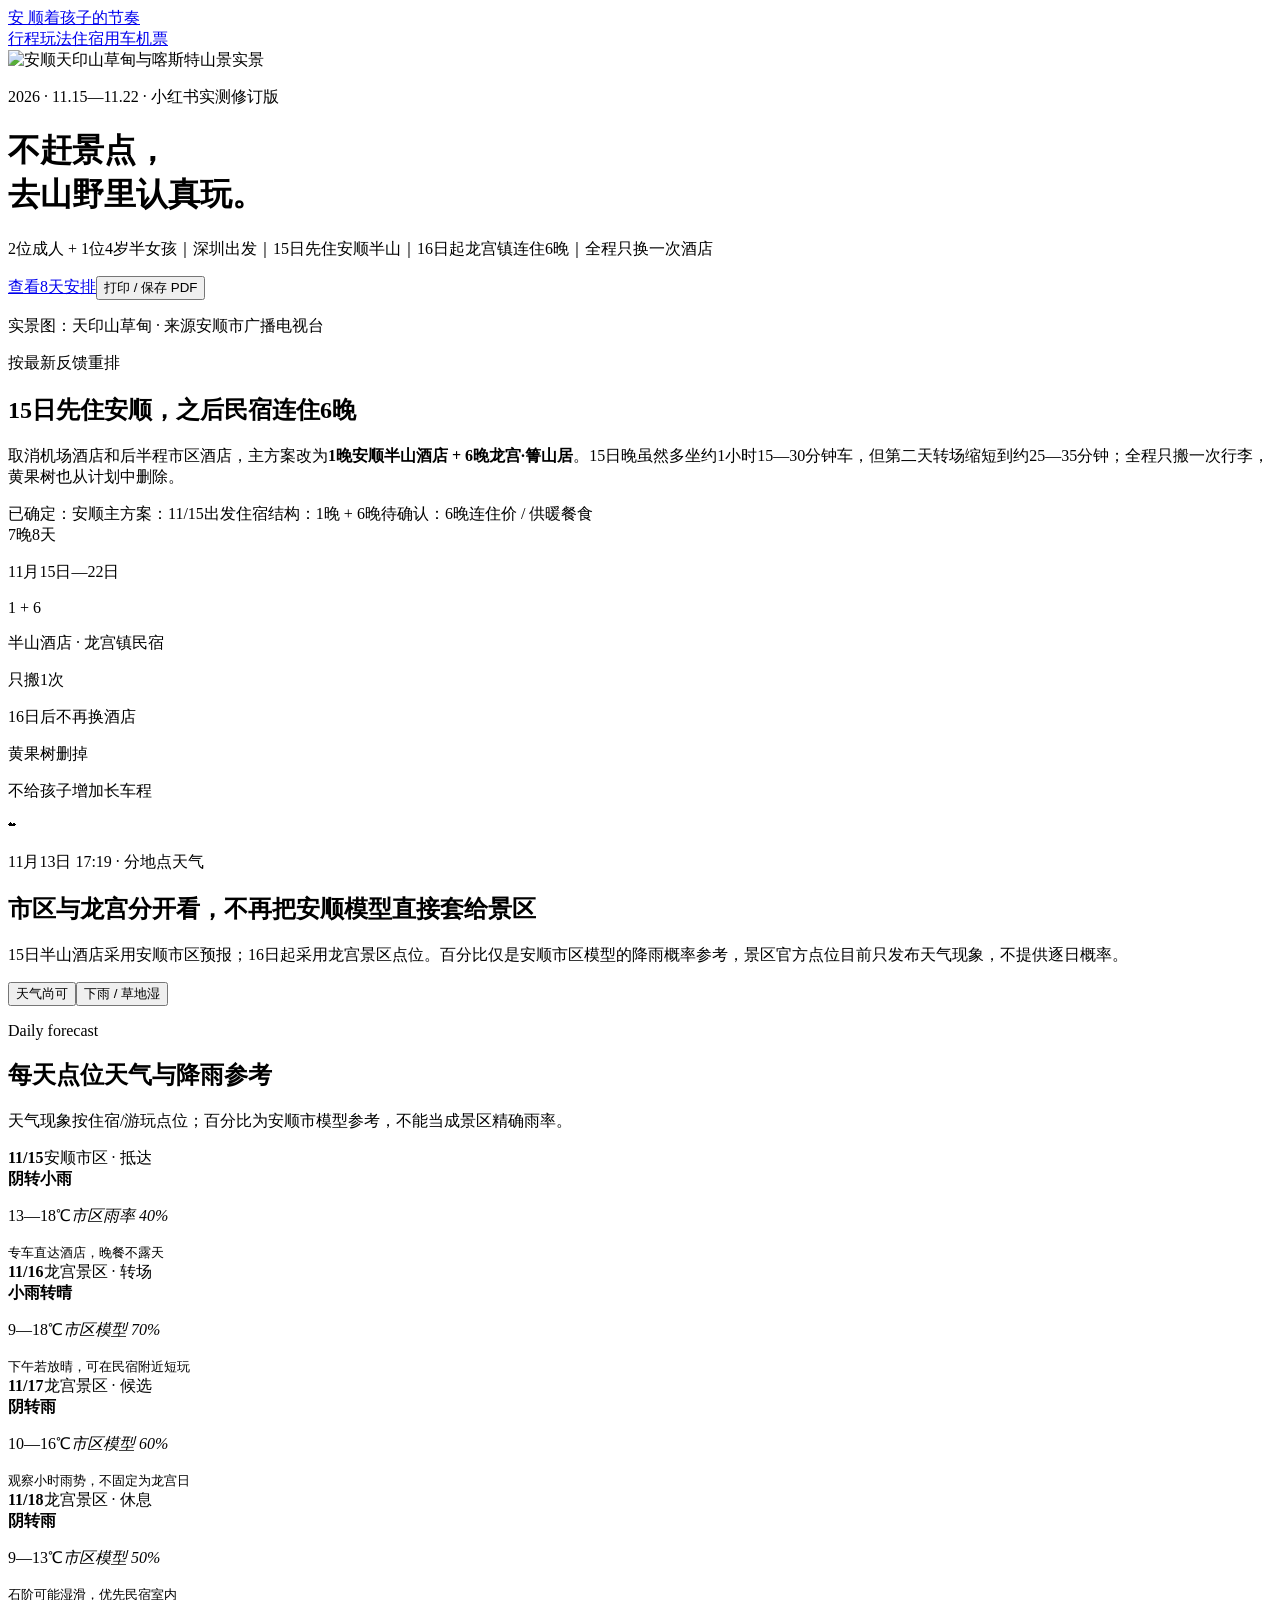
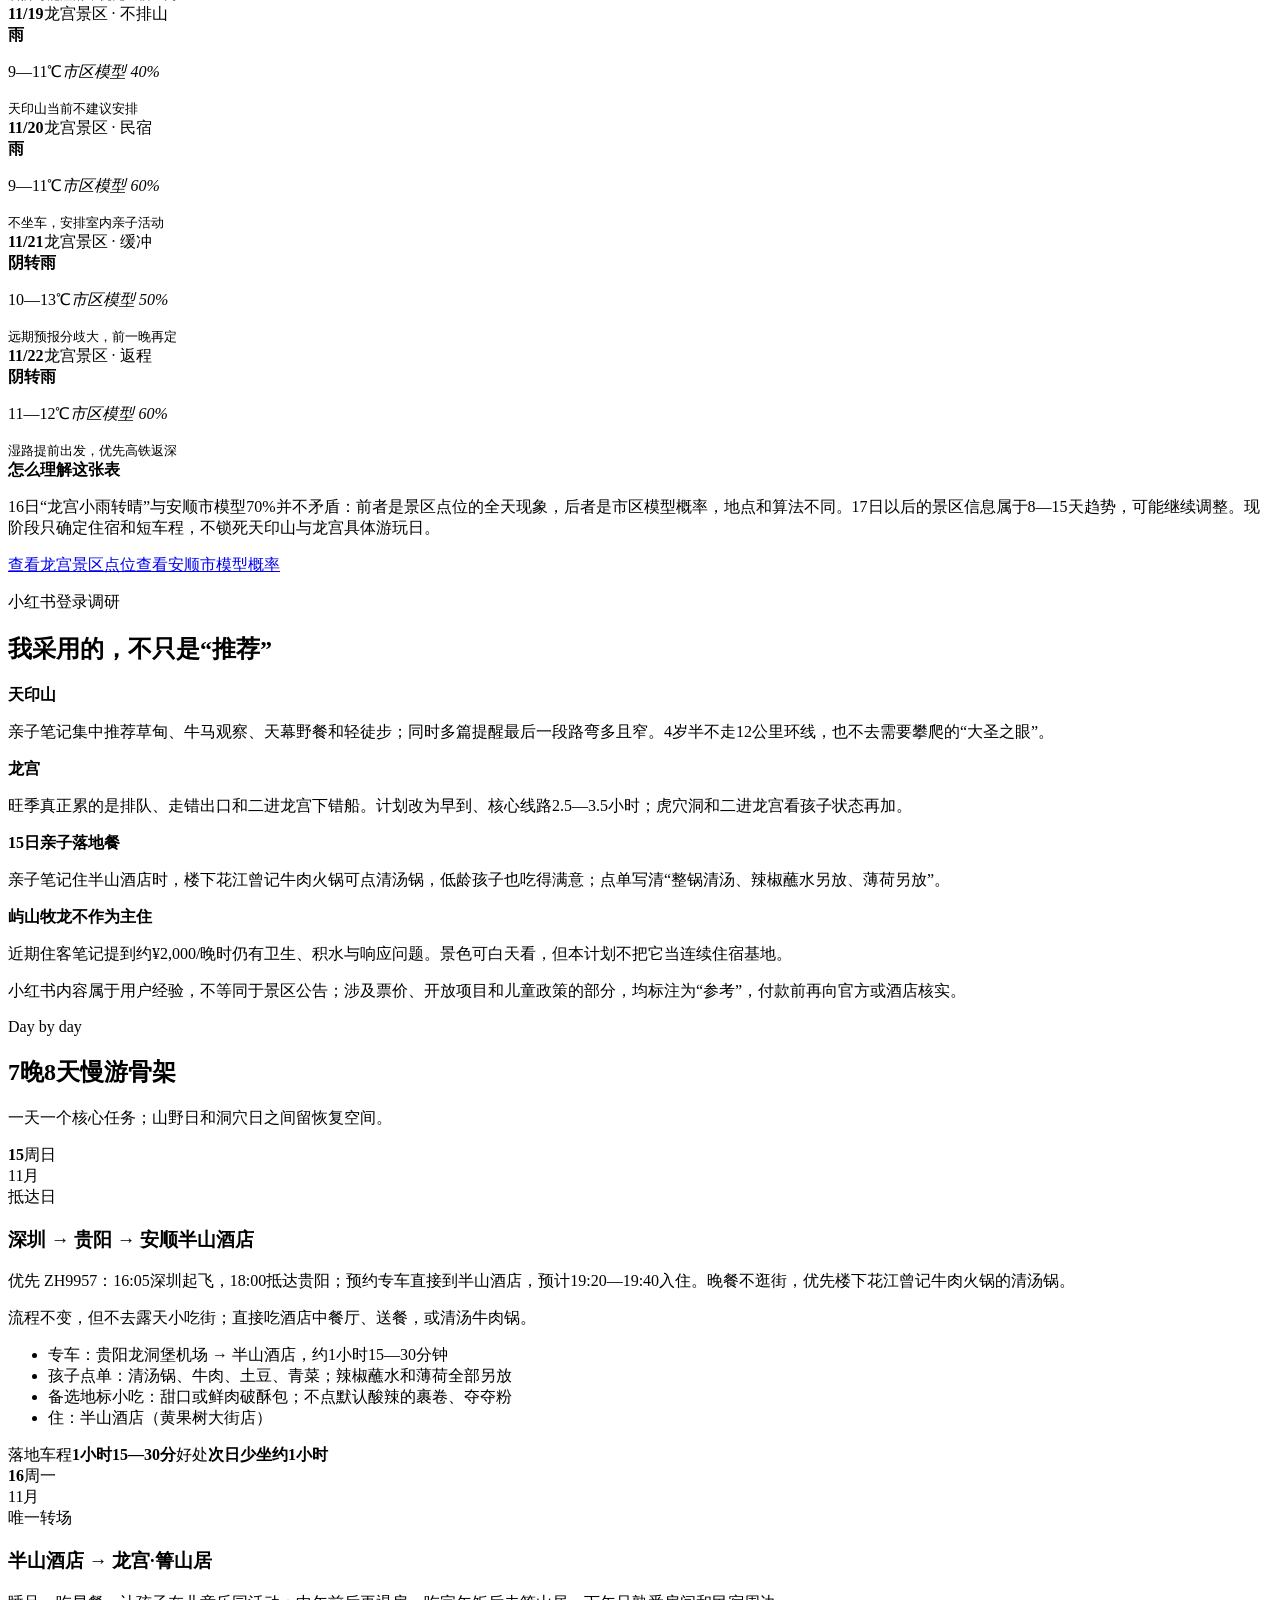
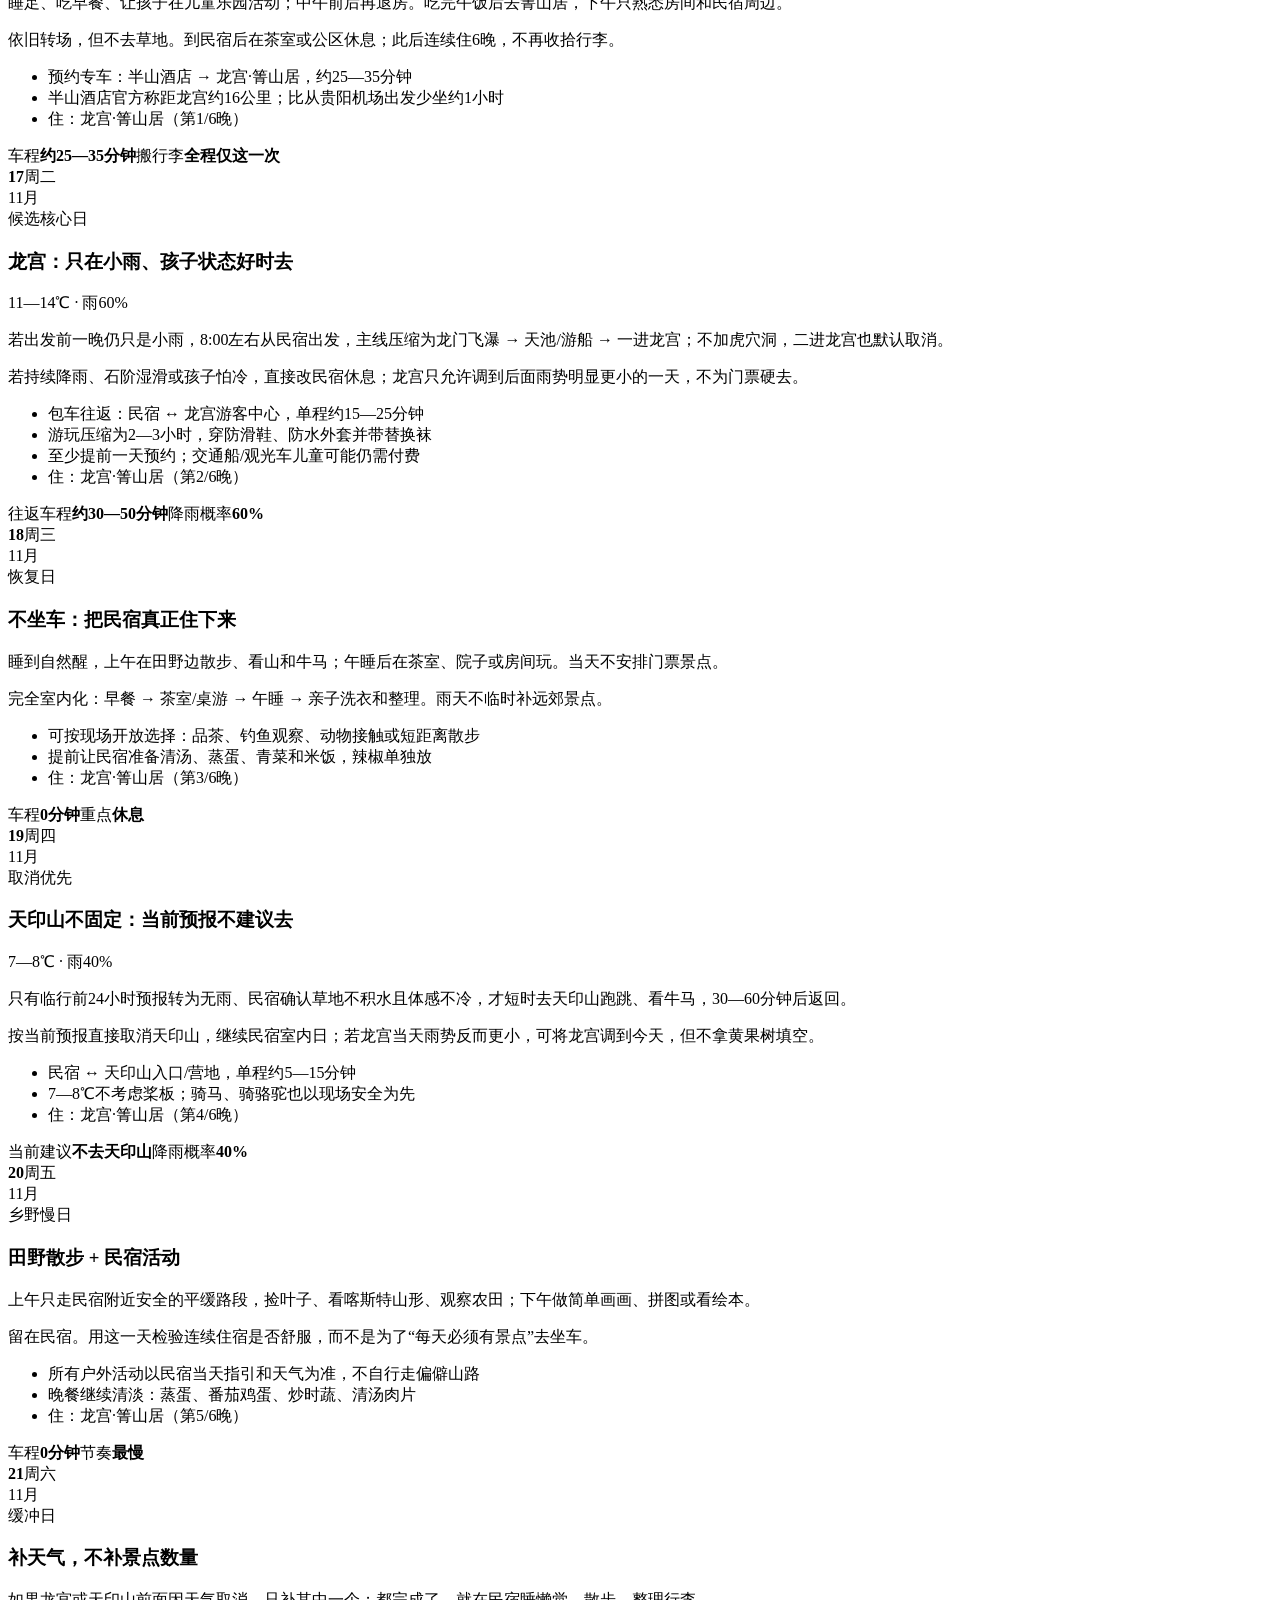
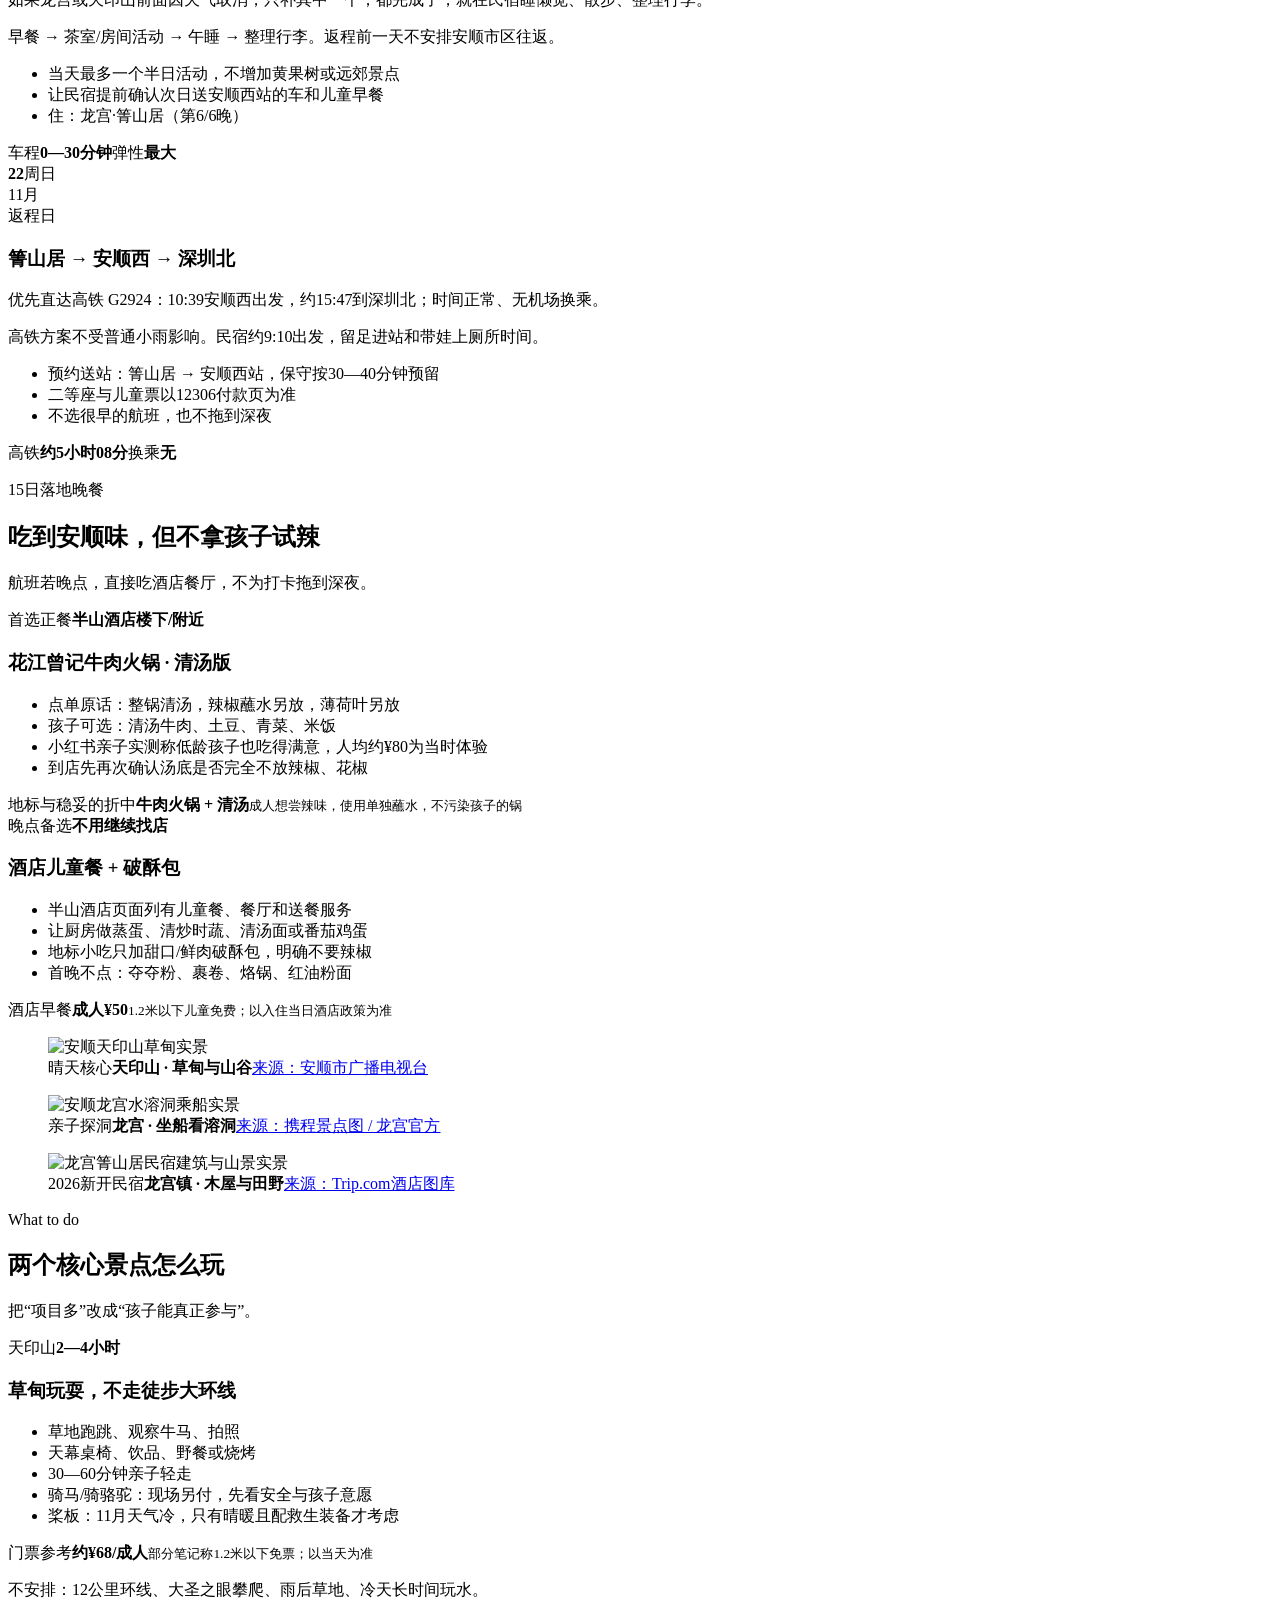
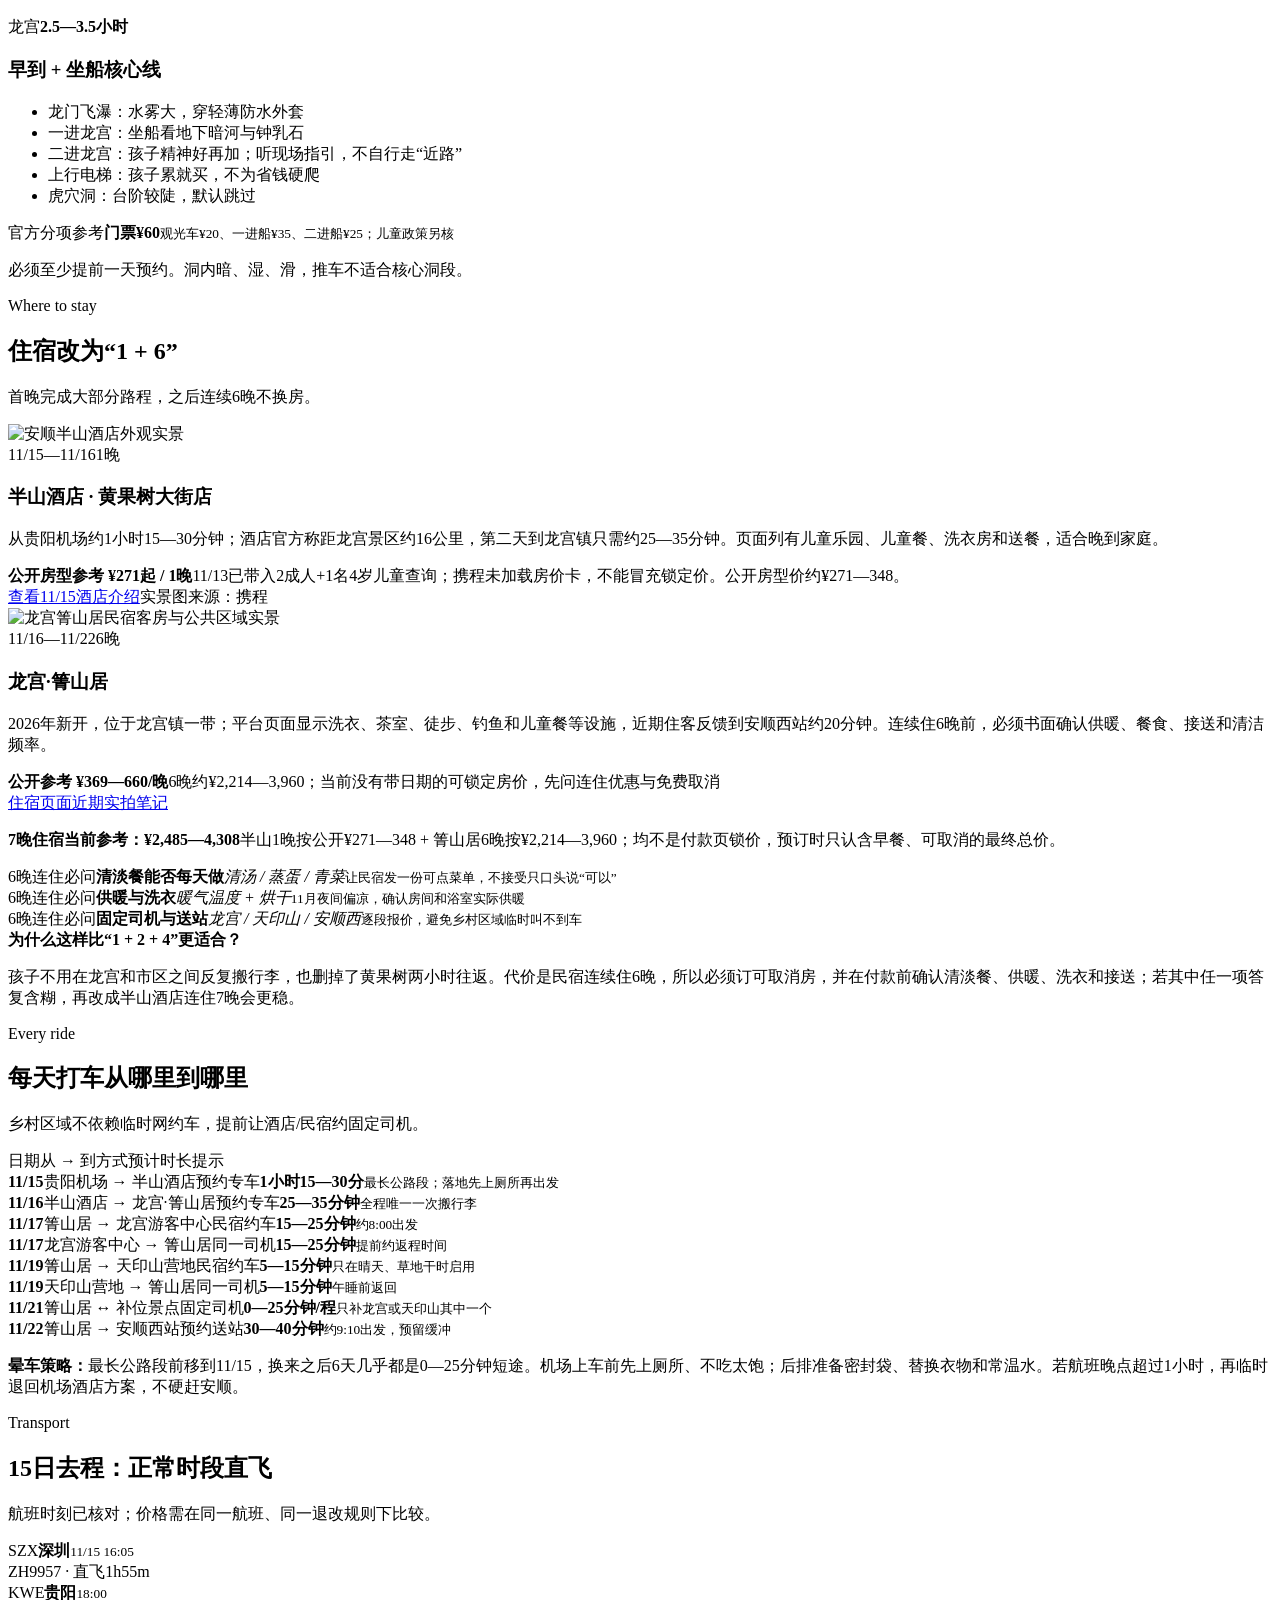
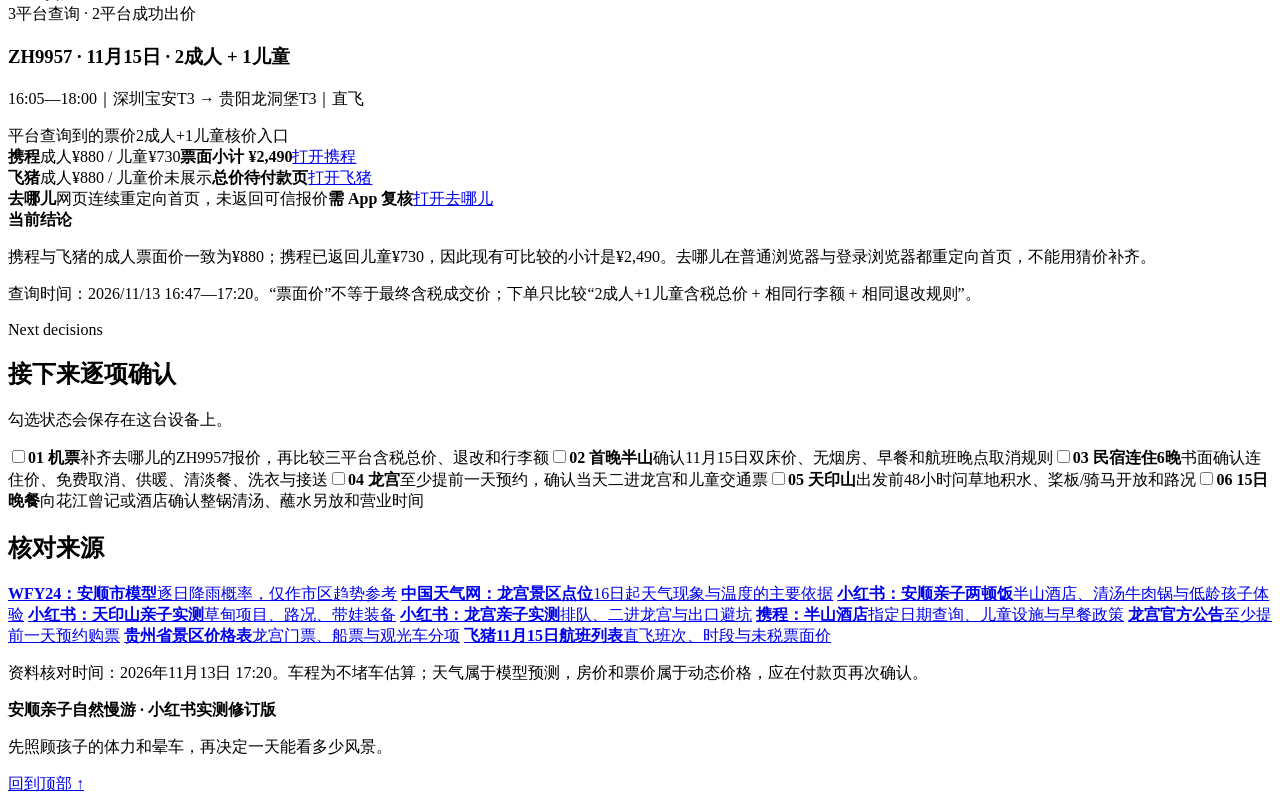
==== index.html @ 3cab691d "Publish travel guide homepage" ====
<!doctype html>
<html lang="zh-CN"><head>
  <meta charset="utf-8">
  <meta name="viewport" content="width=device-width, initial-scale=1">
  <meta name="description" content="2026年11月15日至22日，深圳出发，2位成人和4岁半孩子的安顺7晚8天亲子自然慢游计划。">
  <title>安顺亲子自然慢游 · 2026</title>
  <link rel="preconnect" href="https://app.gzastv.cn">
  <link rel="preconnect" href="https://dimg04.c-ctrip.com">
  <link rel="stylesheet" href="styles.css">
</head>
<body>
  <header class="hero" id="top">
    <nav class="nav" aria-label="页面导航">
      <a class="brand" href="#top"><span>安</span> 顺着孩子的节奏</a>
      <div class="nav-links">
        <a href="#route">行程</a><a href="#play">玩法</a><a href="#stay">住宿</a><a href="#rides">用车</a><a href="#transport">机票</a>
      </div>
    </nav>
    <div class="hero-photo">
      <img src="https://app.gzastv.cn/images/2026/4/28/20264281777381947712_16_s.png" alt="安顺天印山草甸与喀斯特山景实景" fetchpriority="high">
      <div class="hero-shade"></div>
      <div class="hero-copy">
        <p class="eyebrow">2026 · 11.15—11.22 · 小红书实测修订版</p>
        <h1>不赶景点，<br>去山野里认真玩。</h1>
        <p class="lead">2位成人 + 1位4岁半女孩｜深圳出发｜15日先住安顺半山｜16日起龙宫镇连住6晚｜全程只换一次酒店</p>
        <div class="hero-actions"><a class="button primary" href="#route">查看8天安排</a><button class="button ghost" id="printPlan" type="button">打印 / 保存 PDF</button></div>
      </div>
      <p class="photo-credit">实景图：天印山草甸 · 来源安顺市广播电视台</p>
    </div>
  </header>

  <main>
    <section class="section intro" aria-labelledby="overview-title">
      <div><p class="section-kicker">按最新反馈重排</p><h2 id="overview-title">15日先住安顺，之后民宿连住6晚</h2></div>
      <p class="intro-copy">取消机场酒店和后半程市区酒店，主方案改为<strong>1晚安顺半山酒店 + 6晚龙宫·箐山居</strong>。15日晚虽然多坐约1小时15—30分钟车，但第二天转场缩短到约25—35分钟；全程只搬一次行李，黄果树也从计划中删除。</p>
      <div class="status-row" aria-label="计划状态"><span class="status confirmed">已确定：安顺</span><span class="status confirmed">主方案：11/15出发</span><span class="status proposed">住宿结构：1晚 + 6晚</span><span class="status pending">待确认：6晚连住价 / 供暖餐食</span></div>
    </section>

    <section class="quick-grid section" aria-label="旅行摘要">
      <article><span class="big">7晚8天</span><p>11月15日—22日</p></article><article><span class="big">1 + 6</span><p>半山酒店 · 龙宫镇民宿</p></article><article><span class="big">只搬1次</span><p>16日后不再换酒店</p></article><article><span class="big">黄果树删掉</span><p>不给孩子增加长车程</p></article>
    </section>

    <section class="section weather-note">
      <div class="weather-icon" aria-hidden="true">☁</div>
      <div><p class="section-kicker">11月13日 17:19 · 分地点天气</p><h2>市区与龙宫分开看，不再把安顺模型直接套给景区</h2><p>15日半山酒店采用安顺市区预报；16日起采用龙宫景区点位。百分比仅是安顺市区模型的降雨概率参考，景区官方点位目前只发布天气现象，不提供逐日概率。</p></div>
      <div class="switch" role="group" aria-label="查看天气方案"><button class="active" data-mode="dry" type="button">天气尚可</button><button data-mode="rain" type="button">下雨 / 草地湿</button></div>
    </section>

    <section class="section forecast" aria-labelledby="forecast-title">
      <div class="section-head"><div><p class="section-kicker">Daily forecast</p><h2 id="forecast-title">每天点位天气与降雨参考</h2></div><p>天气现象按住宿/游玩点位；百分比为安顺市模型参考，不能当成景区精确雨率。</p></div>
      <div class="forecast-grid" role="list" aria-label="11月15日至22日安顺逐日天气">
        <article class="forecast-day" role="listitem"><div><strong>11/15</strong><span>安顺市区 · 抵达</span></div><b>阴转小雨</b><p><span>13—18℃</span><em>市区雨率 40%</em></p><small>专车直达酒店，晚餐不露天</small></article>
        <article class="forecast-day" role="listitem"><div><strong>11/16</strong><span>龙宫景区 · 转场</span></div><b>小雨转晴</b><p><span>9—18℃</span><em>市区模型 70%</em></p><small>下午若放晴，可在民宿附近短玩</small></article>
        <article class="forecast-day" role="listitem"><div><strong>11/17</strong><span>龙宫景区 · 候选</span></div><b>阴转雨</b><p><span>10—16℃</span><em>市区模型 60%</em></p><small>观察小时雨势，不固定为龙宫日</small></article>
        <article class="forecast-day" role="listitem"><div><strong>11/18</strong><span>龙宫景区 · 休息</span></div><b>阴转雨</b><p><span>9—13℃</span><em>市区模型 50%</em></p><small>石阶可能湿滑，优先民宿室内</small></article>
        <article class="forecast-day cold" role="listitem"><div><strong>11/19</strong><span>龙宫景区 · 不排山</span></div><b>雨</b><p><span>9—11℃</span><em>市区模型 40%</em></p><small>天印山当前不建议安排</small></article>
        <article class="forecast-day cold" role="listitem"><div><strong>11/20</strong><span>龙宫景区 · 民宿</span></div><b>雨</b><p><span>9—11℃</span><em>市区模型 60%</em></p><small>不坐车，安排室内亲子活动</small></article>
        <article class="forecast-day cold" role="listitem"><div><strong>11/21</strong><span>龙宫景区 · 缓冲</span></div><b>阴转雨</b><p><span>10—13℃</span><em>市区模型 50%</em></p><small>远期预报分歧大，前一晚再定</small></article>
        <article class="forecast-day" role="listitem"><div><strong>11/22</strong><span>龙宫景区 · 返程</span></div><b>阴转雨</b><p><span>11—12℃</span><em>市区模型 60%</em></p><small>湿路提前出发，优先高铁返深</small></article>
      </div>
      <div class="forecast-verdict"><strong>怎么理解这张表</strong><p>16日“龙宫小雨转晴”与安顺市模型70%并不矛盾：前者是景区点位的全天现象，后者是市区模型概率，地点和算法不同。17日以后的景区信息属于8—15天趋势，可能继续调整。现阶段只确定住宿和短车程，不锁死天印山与龙宫具体游玩日。</p><a href="https://www.weather.com.cn/weather15d/10126030101A.shtml" target="_blank" rel="noopener">查看龙宫景区点位</a><a href="https://www.wfy24.com/zh/weather/anshun-cn244075947" target="_blank" rel="noopener">查看安顺市模型概率</a></div>
    </section>

    <section class="section research-note" aria-labelledby="research-title">
      <div><p class="section-kicker">小红书登录调研</p><h2 id="research-title">我采用的，不只是“推荐”</h2></div>
      <div class="research-grid">
        <article><strong>天印山</strong><p>亲子笔记集中推荐草甸、牛马观察、天幕野餐和轻徒步；同时多篇提醒最后一段路弯多且窄。4岁半不走12公里环线，也不去需要攀爬的“大圣之眼”。</p></article>
        <article><strong>龙宫</strong><p>旺季真正累的是排队、走错出口和二进龙宫下错船。计划改为早到、核心线路2.5—3.5小时；虎穴洞和二进龙宫看孩子状态再加。</p></article>
        <article><strong>15日亲子落地餐</strong><p>亲子笔记住半山酒店时，楼下花江曾记牛肉火锅可点清汤锅，低龄孩子也吃得满意；点单写清“整锅清汤、辣椒蘸水另放、薄荷另放”。</p></article>
        <article class="warning"><strong>屿山牧龙不作为主住</strong><p>近期住客笔记提到约¥2,000/晚时仍有卫生、积水与响应问题。景色可白天看，但本计划不把它当连续住宿基地。</p></article>
      </div>
      <p class="fine-print">小红书内容属于用户经验，不等同于景区公告；涉及票价、开放项目和儿童政策的部分，均标注为“参考”，付款前再向官方或酒店核实。</p>
    </section>

    <section class="section" id="route" aria-labelledby="route-title">
      <div class="section-head"><div><p class="section-kicker">Day by day</p><h2 id="route-title">7晚8天慢游骨架</h2></div><p>一天一个核心任务；山野日和洞穴日之间留恢复空间。</p></div>
      <div class="timeline">
        <article class="day-card open" data-day="1"><div class="day-date"><strong>15</strong><span>周日<br>11月</span></div><div class="day-main"><div class="day-heading"><span class="tag travel">抵达日</span><h3>深圳 → 贵阳 → 安顺半山酒店</h3></div><p class="plan dry">优先 ZH9957：16:05深圳起飞，18:00抵达贵阳；预约专车直接到半山酒店，预计19:20—19:40入住。晚餐不逛街，优先楼下花江曾记牛肉火锅的清汤锅。</p><p class="plan rain">流程不变，但不去露天小吃街；直接吃酒店中餐厅、送餐，或清汤牛肉锅。</p><ul><li>专车：贵阳龙洞堡机场 → 半山酒店，约1小时15—30分钟</li><li>孩子点单：清汤锅、牛肉、土豆、青菜；辣椒蘸水和薄荷全部另放</li><li>备选地标小吃：甜口或鲜肉破酥包；不点默认酸辣的裹卷、夺夺粉</li><li>住：半山酒店（黄果树大街店）</li></ul></div><div class="day-effort"><span>落地车程</span><strong>1小时15—30分</strong><span>好处</span><strong>次日少坐约1小时</strong></div></article>

        <article class="day-card" data-day="2"><div class="day-date"><strong>16</strong><span>周一<br>11月</span></div><div class="day-main"><div class="day-heading"><span class="tag nature">唯一转场</span><h3>半山酒店 → 龙宫·箐山居</h3></div><p class="plan dry">睡足、吃早餐、让孩子在儿童乐园活动；中午前后再退房。吃完午饭后去箐山居，下午只熟悉房间和民宿周边。</p><p class="plan rain">依旧转场，但不去草地。到民宿后在茶室或公区休息；此后连续住6晚，不再收拾行李。</p><ul><li>预约专车：半山酒店 → 龙宫·箐山居，约25—35分钟</li><li>半山酒店官方称距龙宫约16公里；比从贵阳机场出发少坐约1小时</li><li>住：龙宫·箐山居（第1/6晚）</li></ul></div><div class="day-effort"><span>车程</span><strong>约25—35分钟</strong><span>搬行李</span><strong>全程仅这一次</strong></div></article>

        <article class="day-card feature" data-day="3"><div class="day-date"><strong>17</strong><span>周二<br>11月</span></div><div class="day-main"><div class="day-heading"><span class="tag key">候选核心日</span><h3>龙宫：只在小雨、孩子状态好时去</h3><span class="weather-chip">11—14℃ · 雨60%</span></div><p class="plan dry">若出发前一晚仍只是小雨，8:00左右从民宿出发，主线压缩为龙门飞瀑 → 天池/游船 → 一进龙宫；不加虎穴洞，二进龙宫也默认取消。</p><p class="plan rain">若持续降雨、石阶湿滑或孩子怕冷，直接改民宿休息；龙宫只允许调到后面雨势明显更小的一天，不为门票硬去。</p><ul><li>包车往返：民宿 ↔ 龙宫游客中心，单程约15—25分钟</li><li>游玩压缩为2—3小时，穿防滑鞋、防水外套并带替换袜</li><li>至少提前一天预约；交通船/观光车儿童可能仍需付费</li><li>住：龙宫·箐山居（第2/6晚）</li></ul></div><div class="day-effort"><span>往返车程</span><strong>约30—50分钟</strong><span>降雨概率</span><strong>60%</strong></div></article>

        <article class="day-card" data-day="4"><div class="day-date"><strong>18</strong><span>周三<br>11月</span></div><div class="day-main"><div class="day-heading"><span class="tag easy">恢复日</span><h3>不坐车：把民宿真正住下来</h3></div><p class="plan dry">睡到自然醒，上午在田野边散步、看山和牛马；午睡后在茶室、院子或房间玩。当天不安排门票景点。</p><p class="plan rain">完全室内化：早餐 → 茶室/桌游 → 午睡 → 亲子洗衣和整理。雨天不临时补远郊景点。</p><ul><li>可按现场开放选择：品茶、钓鱼观察、动物接触或短距离散步</li><li>提前让民宿准备清汤、蒸蛋、青菜和米饭，辣椒单独放</li><li>住：龙宫·箐山居（第3/6晚）</li></ul></div><div class="day-effort"><span>车程</span><strong>0分钟</strong><span>重点</span><strong>休息</strong></div></article>

        <article class="day-card" data-day="5"><div class="day-date"><strong>19</strong><span>周四<br>11月</span></div><div class="day-main"><div class="day-heading"><span class="tag pending-tag">取消优先</span><h3>天印山不固定：当前预报不建议去</h3><span class="weather-chip">7—8℃ · 雨40%</span></div><p class="plan dry">只有临行前24小时预报转为无雨、民宿确认草地不积水且体感不冷，才短时去天印山跑跳、看牛马，30—60分钟后返回。</p><p class="plan rain">按当前预报直接取消天印山，继续民宿室内日；若龙宫当天雨势反而更小，可将龙宫调到今天，但不拿黄果树填空。</p><ul><li>民宿 ↔ 天印山入口/营地，单程约5—15分钟</li><li>7—8℃不考虑桨板；骑马、骑骆驼也以现场安全为先</li><li>住：龙宫·箐山居（第4/6晚）</li></ul></div><div class="day-effort"><span>当前建议</span><strong>不去天印山</strong><span>降雨概率</span><strong>40%</strong></div></article>

        <article class="day-card" data-day="6"><div class="day-date"><strong>20</strong><span>周五<br>11月</span></div><div class="day-main"><div class="day-heading"><span class="tag easy">乡野慢日</span><h3>田野散步 + 民宿活动</h3></div><p class="plan dry">上午只走民宿附近安全的平缓路段，捡叶子、看喀斯特山形、观察农田；下午做简单画画、拼图或看绘本。</p><p class="plan rain">留在民宿。用这一天检验连续住宿是否舒服，而不是为了“每天必须有景点”去坐车。</p><ul><li>所有户外活动以民宿当天指引和天气为准，不自行走偏僻山路</li><li>晚餐继续清淡：蒸蛋、番茄鸡蛋、炒时蔬、清汤肉片</li><li>住：龙宫·箐山居（第5/6晚）</li></ul></div><div class="day-effort"><span>车程</span><strong>0分钟</strong><span>节奏</span><strong>最慢</strong></div></article>

        <article class="day-card" data-day="7"><div class="day-date"><strong>21</strong><span>周六<br>11月</span></div><div class="day-main"><div class="day-heading"><span class="tag pending-tag">缓冲日</span><h3>补天气，不补景点数量</h3></div><p class="plan dry">如果龙宫或天印山前面因天气取消，只补其中一个；都完成了，就在民宿睡懒觉、散步、整理行李。</p><p class="plan rain">早餐 → 茶室/房间活动 → 午睡 → 整理行李。返程前一天不安排安顺市区往返。</p><ul><li>当天最多一个半日活动，不增加黄果树或远郊景点</li><li>让民宿提前确认次日送安顺西站的车和儿童早餐</li><li>住：龙宫·箐山居（第6/6晚）</li></ul></div><div class="day-effort"><span>车程</span><strong>0—30分钟</strong><span>弹性</span><strong>最大</strong></div></article>

        <article class="day-card" data-day="8"><div class="day-date"><strong>22</strong><span>周日<br>11月</span></div><div class="day-main"><div class="day-heading"><span class="tag travel">返程日</span><h3>箐山居 → 安顺西 → 深圳北</h3></div><p class="plan dry">优先直达高铁 G2924：10:39安顺西出发，约15:47到深圳北；时间正常、无机场换乘。</p><p class="plan rain">高铁方案不受普通小雨影响。民宿约9:10出发，留足进站和带娃上厕所时间。</p><ul><li>预约送站：箐山居 → 安顺西站，保守按30—40分钟预留</li><li>二等座与儿童票以12306付款页为准</li><li>不选很早的航班，也不拖到深夜</li></ul></div><div class="day-effort"><span>高铁</span><strong>约5小时08分</strong><span>换乘</span><strong>无</strong></div></article>
      </div>
    </section>

    <section class="section" aria-labelledby="arrival-food-title">
      <div class="section-head"><div><p class="section-kicker">15日落地晚餐</p><h2 id="arrival-food-title">吃到安顺味，但不拿孩子试辣</h2></div><p>航班若晚点，直接吃酒店餐厅，不为打卡拖到深夜。</p></div>
      <div class="play-grid">
        <article class="play-card"><div class="play-top"><span class="tag key">首选正餐</span><strong>半山酒店楼下/附近</strong></div><h3>花江曾记牛肉火锅 · 清汤版</h3><ul class="activity-list"><li>点单原话：整锅清汤，辣椒蘸水另放，薄荷叶另放</li><li>孩子可选：清汤牛肉、土豆、青菜、米饭</li><li>小红书亲子实测称低龄孩子也吃得满意，人均约¥80为当时体验</li><li>到店先再次确认汤底是否完全不放辣椒、花椒</li></ul><div class="price-band"><span>地标与稳妥的折中</span><strong>牛肉火锅 + 清汤</strong><small>成人想尝辣味，使用单独蘸水，不污染孩子的锅</small></div></article>
        <article class="play-card"><div class="play-top"><span class="tag easy">晚点备选</span><strong>不用继续找店</strong></div><h3>酒店儿童餐 + 破酥包</h3><ul class="activity-list"><li>半山酒店页面列有儿童餐、餐厅和送餐服务</li><li>让厨房做蒸蛋、清炒时蔬、清汤面或番茄鸡蛋</li><li>地标小吃只加甜口/鲜肉破酥包，明确不要辣椒</li><li>首晚不点：夺夺粉、裹卷、烙锅、红油粉面</li></ul><div class="price-band"><span>酒店早餐</span><strong>成人¥50</strong><small>1.2米以下儿童免费；以入住当日酒店政策为准</small></div></article>
      </div>
    </section>

    <section class="photo-story" aria-label="天印山、龙宫与民宿实景">
      <figure class="photo-card large"><img src="https://app.gzastv.cn/images/2026/4/28/20264281777381979678_16_s.png" alt="安顺天印山草甸实景" loading="lazy"><figcaption><span>晴天核心</span><strong>天印山 · 草甸与山谷</strong><a href="https://www.gzastv.cn/ac/b/content_193021.shtml" target="_blank" rel="noopener">来源：安顺市广播电视台</a></figcaption></figure>
      <figure class="photo-card"><img src="https://youimg1.c-ctrip.com/target/100e1a00000196ewc9FC5.jpg" alt="安顺龙宫水溶洞乘船实景" loading="lazy"><figcaption><span>亲子探洞</span><strong>龙宫 · 坐船看溶洞</strong><a href="https://www.guizhoulonggong.cn/" target="_blank" rel="noopener">来源：携程景点图 / 龙宫官方</a></figcaption></figure>
      <figure class="photo-card"><img src="https://ak-d.tripcdn.com/images/1mc6012000tetf6vlF851_R_960_660_R5_D.jpg" alt="龙宫箐山居民宿建筑与山景实景" loading="lazy"><figcaption><span>2026新开民宿</span><strong>龙宫镇 · 木屋与田野</strong><a href="https://jp.trip.com/hotels/zhenning-hotel-detail-135484283/longgong-qingshan-mountain-lodge/" target="_blank" rel="noopener">来源：Trip.com酒店图库</a></figcaption></figure>
    </section>

    <section class="section" id="play" aria-labelledby="play-title">
      <div class="section-head"><div><p class="section-kicker">What to do</p><h2 id="play-title">两个核心景点怎么玩</h2></div><p>把“项目多”改成“孩子能真正参与”。</p></div>
      <div class="play-grid">
        <article class="play-card"><div class="play-top"><span class="tag nature">天印山</span><strong>2—4小时</strong></div><h3>草甸玩耍，不走徒步大环线</h3><ul class="activity-list"><li>草地跑跳、观察牛马、拍照</li><li>天幕桌椅、饮品、野餐或烧烤</li><li>30—60分钟亲子轻走</li><li>骑马/骑骆驼：现场另付，先看安全与孩子意愿</li><li>桨板：11月天气冷，只有晴暖且配救生装备才考虑</li></ul><div class="price-band"><span>门票参考</span><strong>约¥68/成人</strong><small>部分笔记称1.2米以下免票；以当天为准</small></div><p class="caution">不安排：12公里环线、大圣之眼攀爬、雨后草地、冷天长时间玩水。</p></article>
        <article class="play-card"><div class="play-top"><span class="tag key">龙宫</span><strong>2.5—3.5小时</strong></div><h3>早到 + 坐船核心线</h3><ul class="activity-list"><li>龙门飞瀑：水雾大，穿轻薄防水外套</li><li>一进龙宫：坐船看地下暗河与钟乳石</li><li>二进龙宫：孩子精神好再加；听现场指引，不自行走“近路”</li><li>上行电梯：孩子累就买，不为省钱硬爬</li><li>虎穴洞：台阶较陡，默认跳过</li></ul><div class="price-band"><span>官方分项参考</span><strong>门票¥60</strong><small>观光车¥20、一进船¥35、二进船¥25；儿童政策另核</small></div><p class="caution">必须至少提前一天预约。洞内暗、湿、滑，推车不适合核心洞段。</p></article>
      </div>
    </section>

    <section class="section" id="stay" aria-labelledby="stay-title">
      <div class="section-head"><div><p class="section-kicker">Where to stay</p><h2 id="stay-title">住宿改为“1 + 6”</h2></div><p>首晚完成大部分路程，之后连续6晚不换房。</p></div>
      <div class="stay-grid">
        <article class="hotel-card"><img src="https://dimg04.c-ctrip.com/images/1mc1512000rcx2xvw71BC_W_1280_853_R5_Q70.jpg" alt="安顺半山酒店外观实景" loading="lazy"><div class="hotel-copy"><div class="hotel-top"><span>11/15—11/16</span><span class="night">1晚</span></div><h3>半山酒店 · 黄果树大街店</h3><p>从贵阳机场约1小时15—30分钟；酒店官方称距龙宫景区约16公里，第二天到龙宫镇只需约25—35分钟。页面列有儿童乐园、儿童餐、洗衣房和送餐，适合晚到家庭。</p><div class="hotel-price"><strong>公开房型参考 ¥271起 / 1晚</strong><span>11/13已带入2成人+1名4岁儿童查询；携程未加载房价卡，不能冒充锁定价。公开房型价约¥271—348。</span></div><div class="hotel-links"><a href="https://hotels.ctrip.com/hotels/38324007.html?checkin=2026-11-15&amp;checkout=2026-11-16&amp;adult=2&amp;children=1&amp;ages=4" target="_blank" rel="noopener">查看11/15</a><a href="https://www.midlevelhotel.cn/" target="_blank" rel="noopener">酒店介绍</a><span>实景图来源：携程</span></div></div></article>
        <article class="hotel-card recommended-hotel"><img src="https://ak-d.tripcdn.com/images/1mc0212000teteuvc6931_R_960_660_R5_D.jpg" alt="龙宫箐山居民宿客房与公共区域实景" loading="lazy"><div class="hotel-copy"><div class="hotel-top"><span>11/16—11/22</span><span class="night">6晚</span></div><h3>龙宫·箐山居</h3><p>2026年新开，位于龙宫镇一带；平台页面显示洗衣、茶室、徒步、钓鱼和儿童餐等设施，近期住客反馈到安顺西站约20分钟。连续住6晚前，必须书面确认供暖、餐食、接送和清洁频率。</p><div class="hotel-price"><strong>公开参考 ¥369—660/晚</strong><span>6晚约¥2,214—3,960；当前没有带日期的可锁定房价，先问连住优惠与免费取消</span></div><div class="hotel-links"><a href="https://jp.trip.com/hotels/zhenning-hotel-detail-135484283/longgong-qingshan-mountain-lodge/" target="_blank" rel="noopener">住宿页面</a><a href="https://www.xiaohongshu.com/explore/6af6a90c00000000260116fc" target="_blank" rel="noopener">近期实拍笔记</a></div></div></article>
      </div>
      <p class="stay-total"><strong>7晚住宿当前参考：¥2,485—4,308</strong><span>半山1晚按公开¥271—348 + 箐山居6晚按¥2,214—3,960；均不是付款页锁价，预订时只认含早餐、可取消的最终总价。</span></p>
      <div class="lodging-compare" aria-label="连续住宿确认清单"><div><span>6晚连住必问</span><strong>清淡餐能否每天做</strong><em>清汤 / 蒸蛋 / 青菜</em><small>让民宿发一份可点菜单，不接受只口头说“可以”</small></div><div><span>6晚连住必问</span><strong>供暖与洗衣</strong><em>暖气温度 + 烘干</em><small>11月夜间偏凉，确认房间和浴室实际供暖</small></div><div><span>6晚连住必问</span><strong>固定司机与送站</strong><em>龙宫 / 天印山 / 安顺西</em><small>逐段报价，避免乡村区域临时叫不到车</small></div></div>
      <aside class="avoid-card"><strong>为什么这样比“1 + 2 + 4”更适合？</strong><p>孩子不用在龙宫和市区之间反复搬行李，也删掉了黄果树两小时往返。代价是民宿连续住6晚，所以必须订可取消房，并在付款前确认清淡餐、供暖、洗衣和接送；若其中任一项答复含糊，再改成半山酒店连住7晚会更稳。</p></aside>
    </section>

    <section class="section" id="rides" aria-labelledby="rides-title">
      <div class="section-head"><div><p class="section-kicker">Every ride</p><h2 id="rides-title">每天打车从哪里到哪里</h2></div><p>乡村区域不依赖临时网约车，提前让酒店/民宿约固定司机。</p></div>
      <div class="ride-table" role="table" aria-label="全程打车清单"><div class="ride-row header" role="row"><span>日期</span><span>从 → 到</span><span>方式</span><span>预计时长</span><span>提示</span></div><div class="ride-row"><strong>11/15</strong><span>贵阳机场 → 半山酒店</span><span>预约专车</span><b>1小时15—30分</b><small>最长公路段；落地先上厕所再出发</small></div><div class="ride-row"><strong>11/16</strong><span>半山酒店 → 龙宫·箐山居</span><span>预约专车</span><b>25—35分钟</b><small>全程唯一一次搬行李</small></div><div class="ride-row"><strong>11/17</strong><span>箐山居 → 龙宫游客中心</span><span>民宿约车</span><b>15—25分钟</b><small>约8:00出发</small></div><div class="ride-row"><strong>11/17</strong><span>龙宫游客中心 → 箐山居</span><span>同一司机</span><b>15—25分钟</b><small>提前约返程时间</small></div><div class="ride-row"><strong>11/19</strong><span>箐山居 → 天印山营地</span><span>民宿约车</span><b>5—15分钟</b><small>只在晴天、草地干时启用</small></div><div class="ride-row"><strong>11/19</strong><span>天印山营地 → 箐山居</span><span>同一司机</span><b>5—15分钟</b><small>午睡前返回</small></div><div class="ride-row"><strong>11/21</strong><span>箐山居 ↔ 补位景点</span><span>固定司机</span><b>0—25分钟/程</b><small>只补龙宫或天印山其中一个</small></div><div class="ride-row"><strong>11/22</strong><span>箐山居 → 安顺西站</span><span>预约送站</span><b>30—40分钟</b><small>约9:10出发，预留缓冲</small></div></div>
      <p class="carsick-note"><strong>晕车策略：</strong>最长公路段前移到11/15，换来之后6天几乎都是0—25分钟短途。机场上车前先上厕所、不吃太饱；后排准备密封袋、替换衣物和常温水。若航班晚点超过1小时，再临时退回机场酒店方案，不硬赶安顺。</p>
    </section>

    <section class="section transport" id="transport" aria-labelledby="transport-title">
      <div class="section-head"><div><p class="section-kicker">Transport</p><h2 id="transport-title">15日去程：正常时段直飞</h2></div><p>航班时刻已核对；价格需在同一航班、同一退改规则下比较。</p></div>
      <div class="route-strip compact-route"><div class="route-point"><span>SZX</span><strong>深圳</strong><small>11/15 16:05</small></div><div class="route-line"><span>ZH9957 · 直飞1h55m</span></div><div class="route-point"><span>KWE</span><strong>贵阳</strong><small>18:00</small></div></div>
      <div class="compare-card"><div class="compare-head"><div><span class="tag pending-tag">3平台查询 · 2平台成功出价</span><h3>ZH9957 · 11月15日 · 2成人 + 1儿童</h3></div><p>16:05—18:00｜深圳宝安T3 → 贵阳龙洞堡T3｜直飞</p></div><div class="compare-table simple" role="table" aria-label="三平台机票价格简表"><div class="compare-row header" role="row"><span>平台</span><span>查询到的票价</span><span>2成人+1儿童</span><span>核价入口</span></div><div class="compare-row" role="row"><strong>携程</strong><span>成人¥880 / 儿童¥730</span><b>票面小计 ¥2,490</b><a href="https://flights.ctrip.com/online/list/oneway-szx-kwe?depdate=2026-11-15&amp;cabin=y_s&amp;adult=2&amp;child=1&amp;infant=0" target="_blank" rel="noopener">打开携程</a></div><div class="compare-row" role="row"><strong>飞猪</strong><span>成人¥880 / 儿童价未展示</span><b>总价待付款页</b><a href="https://sjipiao.fliggy.com/flight_search_result.htm?tripType=0&amp;depCity=SZX&amp;arrCity=KWE&amp;depCityName=%E6%B7%B1%E5%9C%B3&amp;arrCityName=%E8%B4%B5%E9%98%B3&amp;depDate=2026-11-15" target="_blank" rel="noopener">打开飞猪</a></div><div class="compare-row unavailable" role="row"><strong>去哪儿</strong><span>网页连续重定向首页，未返回可信报价</span><b>需 App 复核</b><a href="https://flight.qunar.com/site/oneway_list.htm?searchDepartureAirport=%E6%B7%B1%E5%9C%B3&amp;searchArrivalAirport=%E8%B4%B5%E9%98%B3&amp;searchDepartureTime=2026-11-15&amp;nextNDays=0&amp;startSearch=true&amp;fromCode=SZX&amp;toCode=KWE" target="_blank" rel="noopener">打开去哪儿</a></div></div><div class="fare-proof"><strong>当前结论</strong><p>携程与飞猪的成人票面价一致为¥880；携程已返回儿童¥730，因此现有可比较的小计是¥2,490。去哪儿在普通浏览器与登录浏览器都重定向首页，不能用猜价补齐。</p></div><p class="fine-print">查询时间：2026/11/13 16:47—17:20。“票面价”不等于最终含税成交价；下单只比较“2成人+1儿童含税总价 + 相同行李额 + 相同退改规则”。</p></div>
    </section>

    <section class="section decisions" id="todo" aria-labelledby="todo-title"><div class="section-head"><div><p class="section-kicker">Next decisions</p><h2 id="todo-title">接下来逐项确认</h2></div><p>勾选状态会保存在这台设备上。</p></div><div class="checklist"><label><input type="checkbox" data-check="flight"><span><strong>01 机票</strong>补齐去哪儿的ZH9957报价，再比较三平台含税总价、退改和行李额</span></label><label><input type="checkbox" data-check="airport-hotel"><span><strong>02 首晚半山</strong>确认11月15日双床价、无烟房、早餐和航班晚点取消规则</span></label><label><input type="checkbox" data-check="homestay"><span><strong>03 民宿连住6晚</strong>书面确认连住价、免费取消、供暖、清淡餐、洗衣与接送</span></label><label><input type="checkbox" data-check="longgong"><span><strong>04 龙宫</strong>至少提前一天预约，确认当天二进龙宫和儿童交通票</span></label><label><input type="checkbox" data-check="tianyin"><span><strong>05 天印山</strong>出发前48小时问草地积水、桨板/骑马开放和路况</span></label><label><input type="checkbox" data-check="city-hotel"><span><strong>06 15日晚餐</strong>向花江曾记或酒店确认整锅清汤、蘸水另放和营业时间</span></label></div></section>

    <section class="section sources" aria-labelledby="source-title">
      <h2 id="source-title">核对来源</h2>
      <div class="source-grid">
        <a href="https://www.wfy24.com/zh/weather/anshun-cn244075947" target="_blank" rel="noopener"><strong>WFY24：安顺市模型</strong><span>逐日降雨概率，仅作市区趋势参考</span></a>
        <a href="https://www.weather.com.cn/weather15d/10126030101A.shtml" target="_blank" rel="noopener"><strong>中国天气网：龙宫景区点位</strong><span>16日起天气现象与温度的主要依据</span></a>
        <a href="https://www.xiaohongshu.com/explore/68c697b6000000001d008b37" target="_blank" rel="noopener"><strong>小红书：安顺亲子两顿饭</strong><span>半山酒店、清汤牛肉锅与低龄孩子体验</span></a>
        <a href="https://www.xiaohongshu.com/explore/6ab9c1e6000000001c01cfcb" target="_blank" rel="noopener"><strong>小红书：天印山亲子实测</strong><span>草甸项目、路况、带娃装备</span></a>
        <a href="https://www.xiaohongshu.com/explore/6a8300e70000000008011eda" target="_blank" rel="noopener"><strong>小红书：龙宫亲子实测</strong><span>排队、二进龙宫与出口避坑</span></a>
        <a href="https://hotels.ctrip.com/hotels/38324007.html" target="_blank" rel="noopener"><strong>携程：半山酒店</strong><span>指定日期查询、儿童设施与早餐政策</span></a>
        <a href="https://www.guizhoulonggong.cn/longgonggonggao/171.html" target="_blank" rel="noopener"><strong>龙宫官方公告</strong><span>至少提前一天预约购票</span></a>
        <a href="https://fgw.guizhou.gov.cn/zwgk/xxgkml/zdlyxx/jfcx/zcwj_5642744/202601/P020260121636397885328.pdf" target="_blank" rel="noopener"><strong>贵州省景区价格表</strong><span>龙宫门票、船票与观光车分项</span></a>
        <a href="https://sjipiao.fliggy.com/flight_search_result.htm?tripType=0&amp;depCity=SZX&amp;arrCity=KWE&amp;depCityName=%E6%B7%B1%E5%9C%B3&amp;arrCityName=%E8%B4%B5%E9%98%B3&amp;depDate=2026-11-15" target="_blank" rel="noopener"><strong>飞猪11月15日航班列表</strong><span>直飞班次、时段与未税票面价</span></a>
      </div>
      <p class="updated">资料核对时间：2026年11月13日 17:20。车程为不堵车估算；天气属于模型预测，房价和票价属于动态价格，应在付款页再次确认。</p>
    </section>
  </main>
  <footer><div><strong>安顺亲子自然慢游 · 小红书实测修订版</strong><p>先照顾孩子的体力和晕车，再决定一天能看多少风景。</p></div><a href="#top">回到顶部 ↑</a></footer>
  <script src="app.js"></script>


</body><div id="codex-agent-overlay-root" data-codex-agent-overlay-root="true"></div></html>
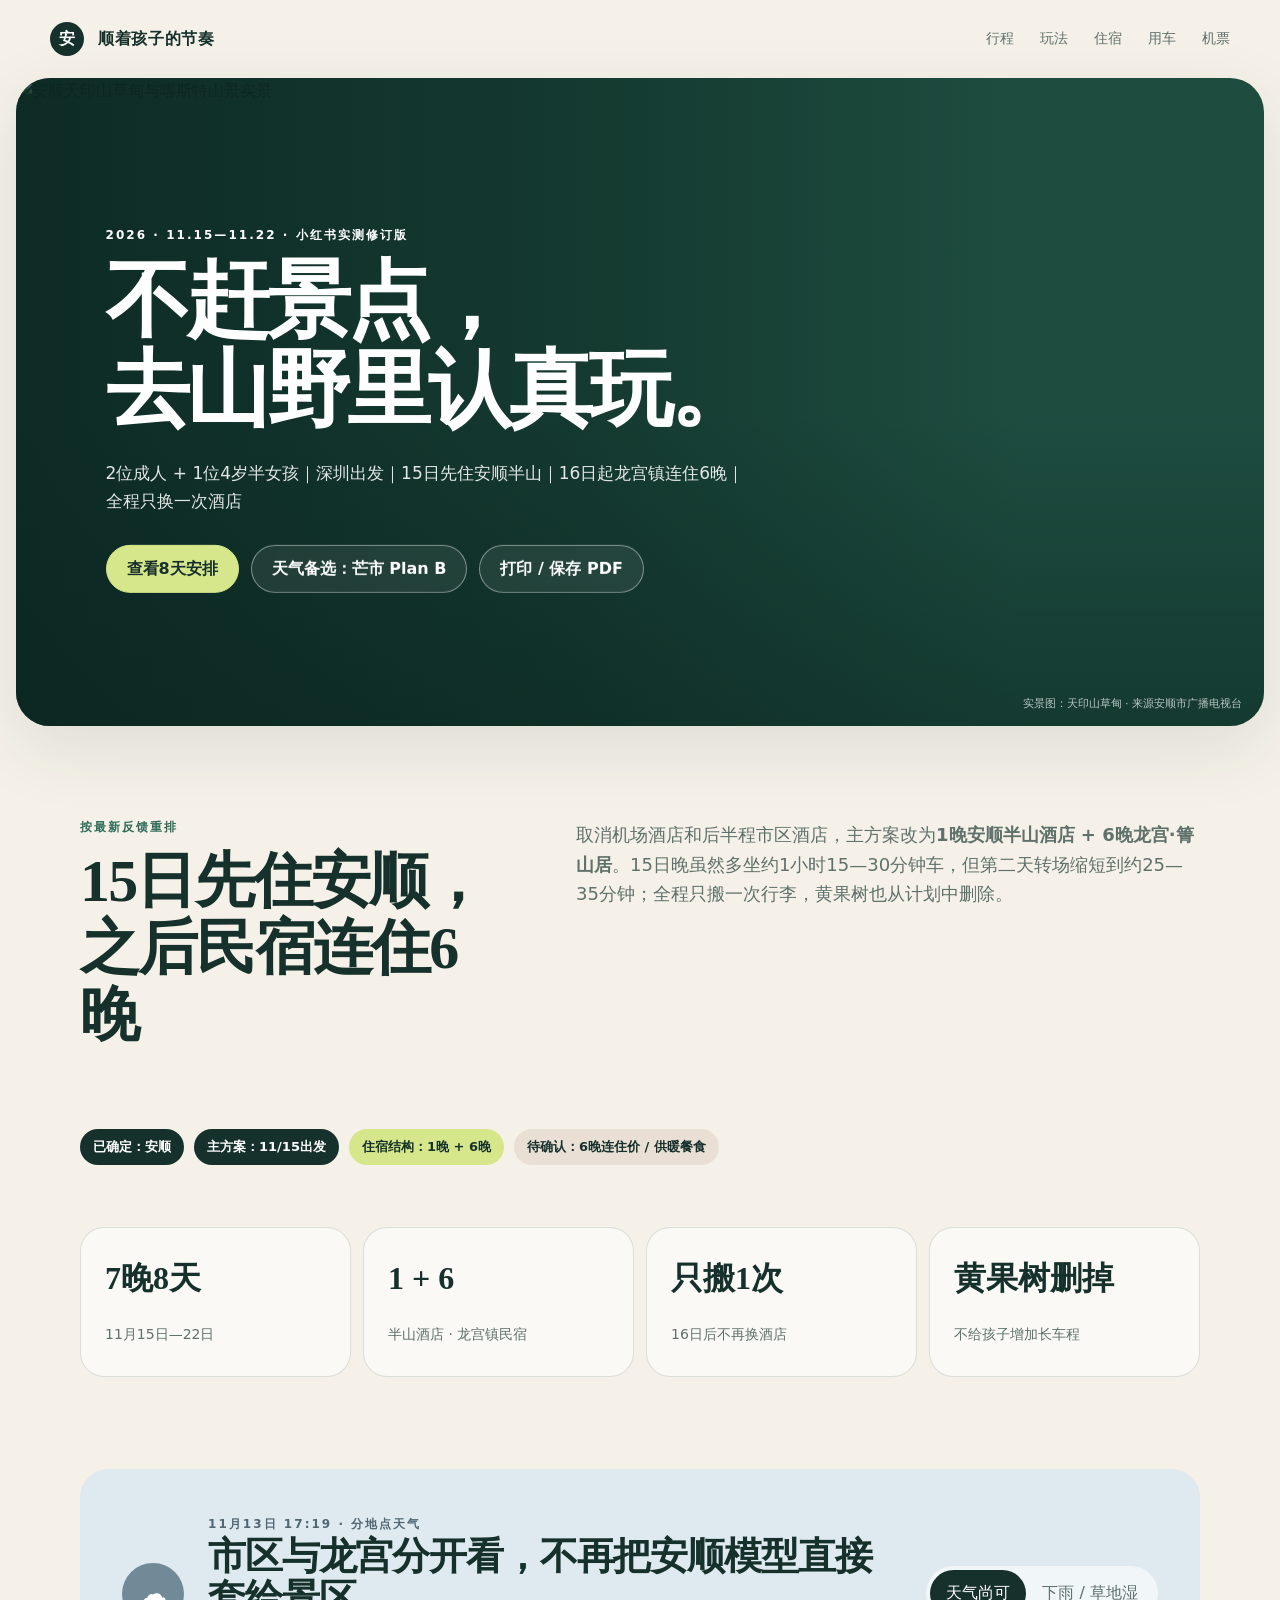
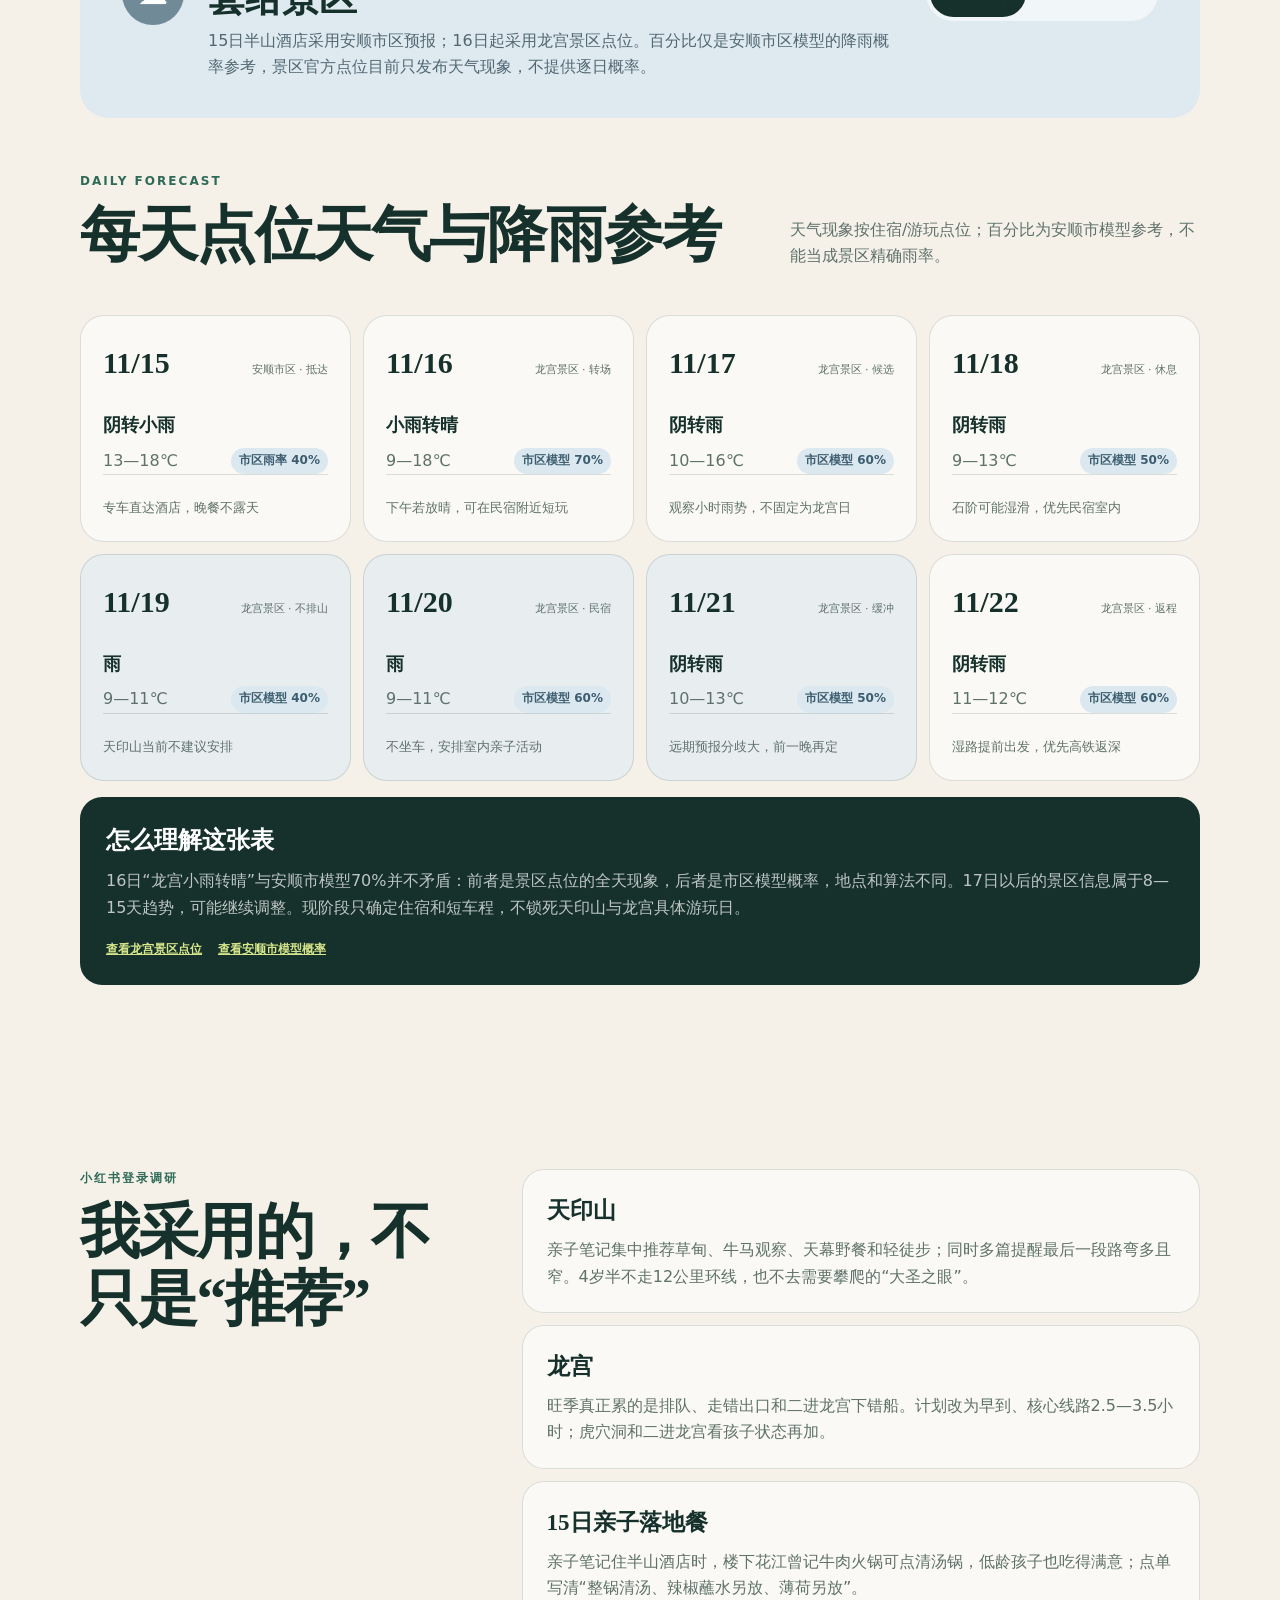
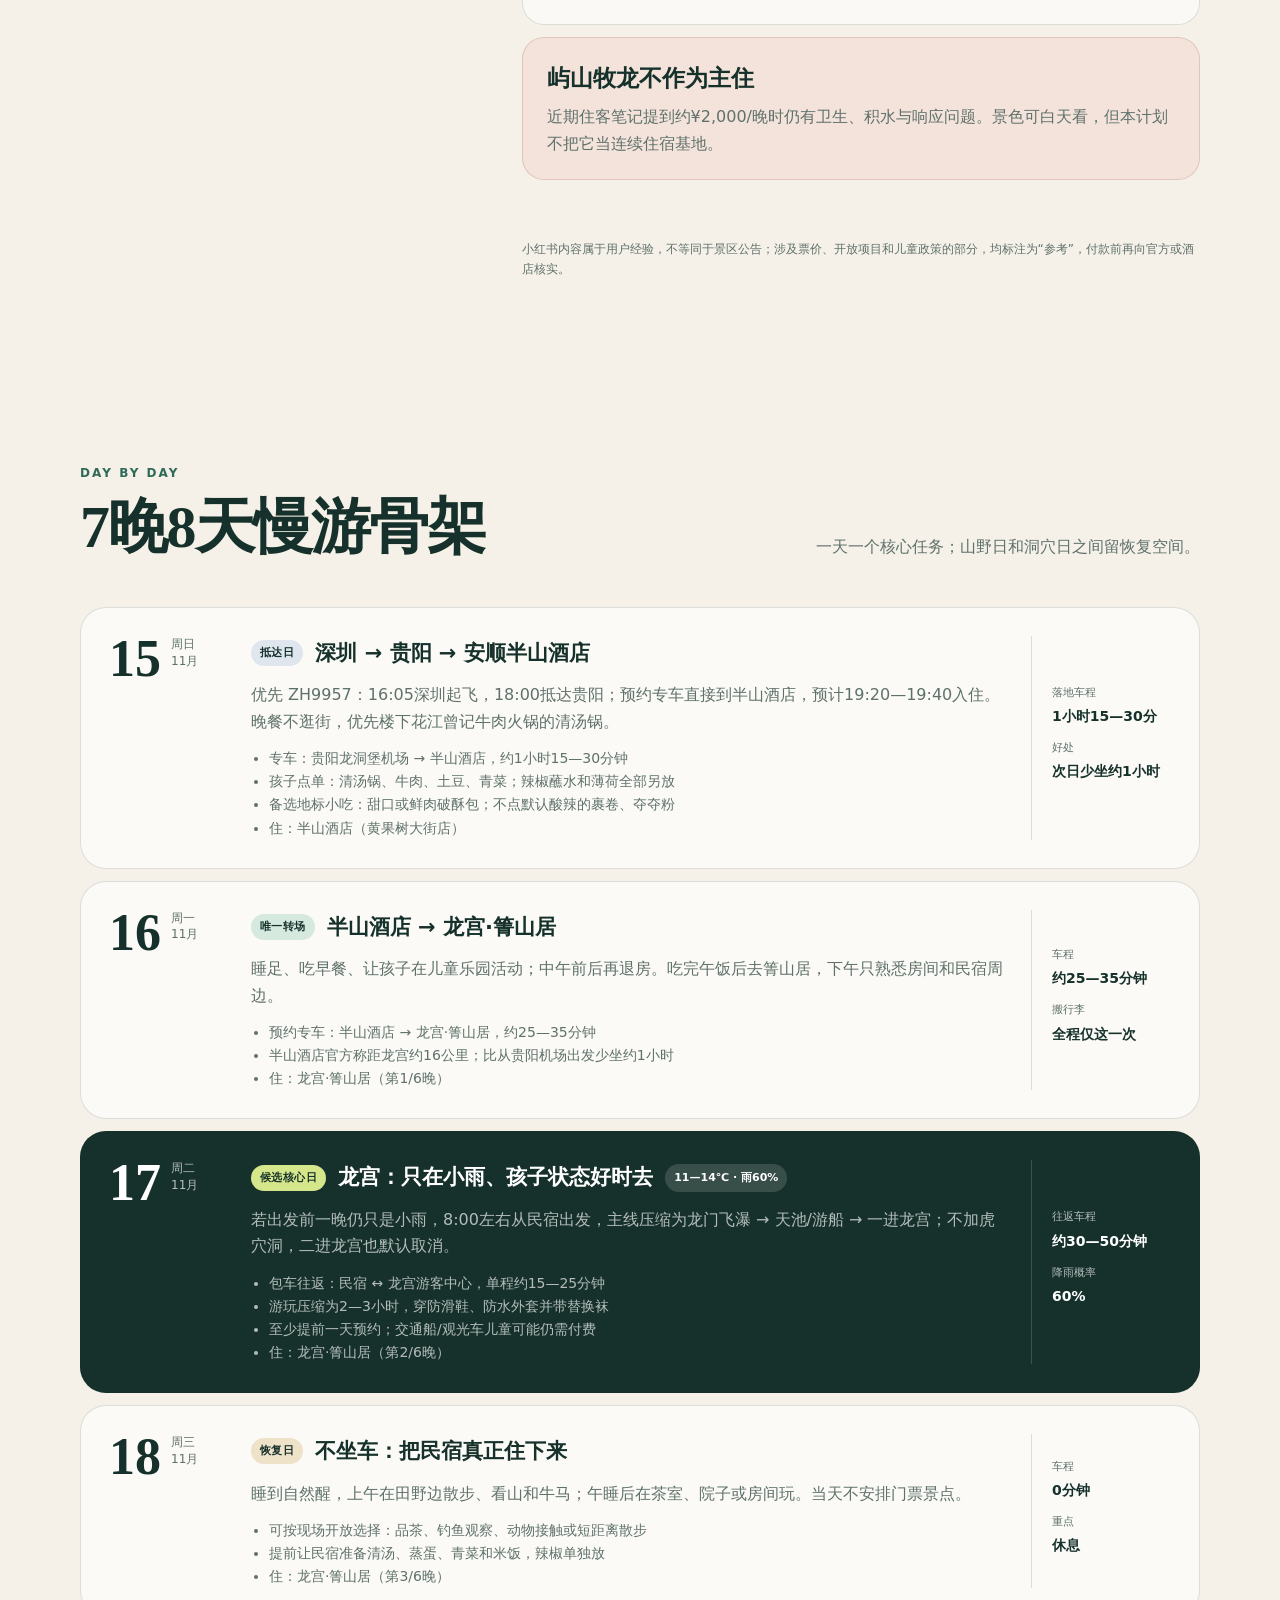
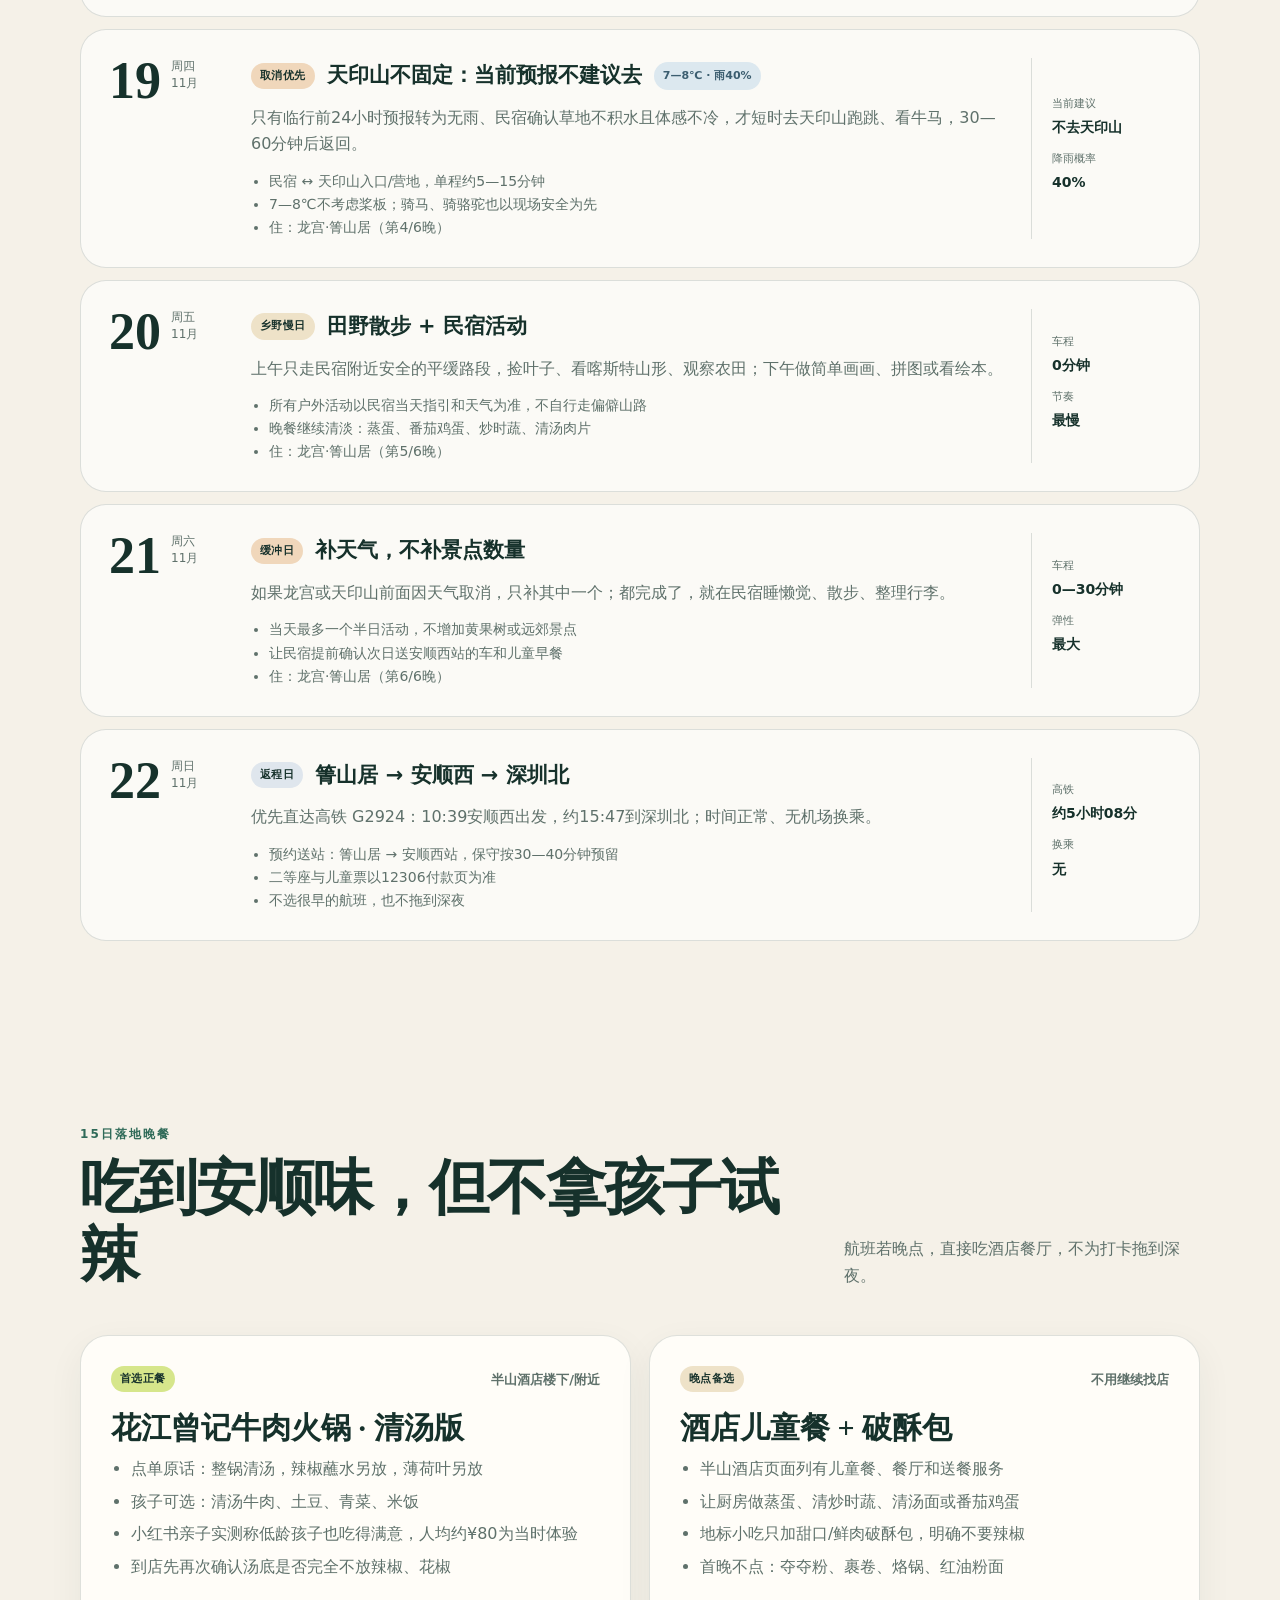
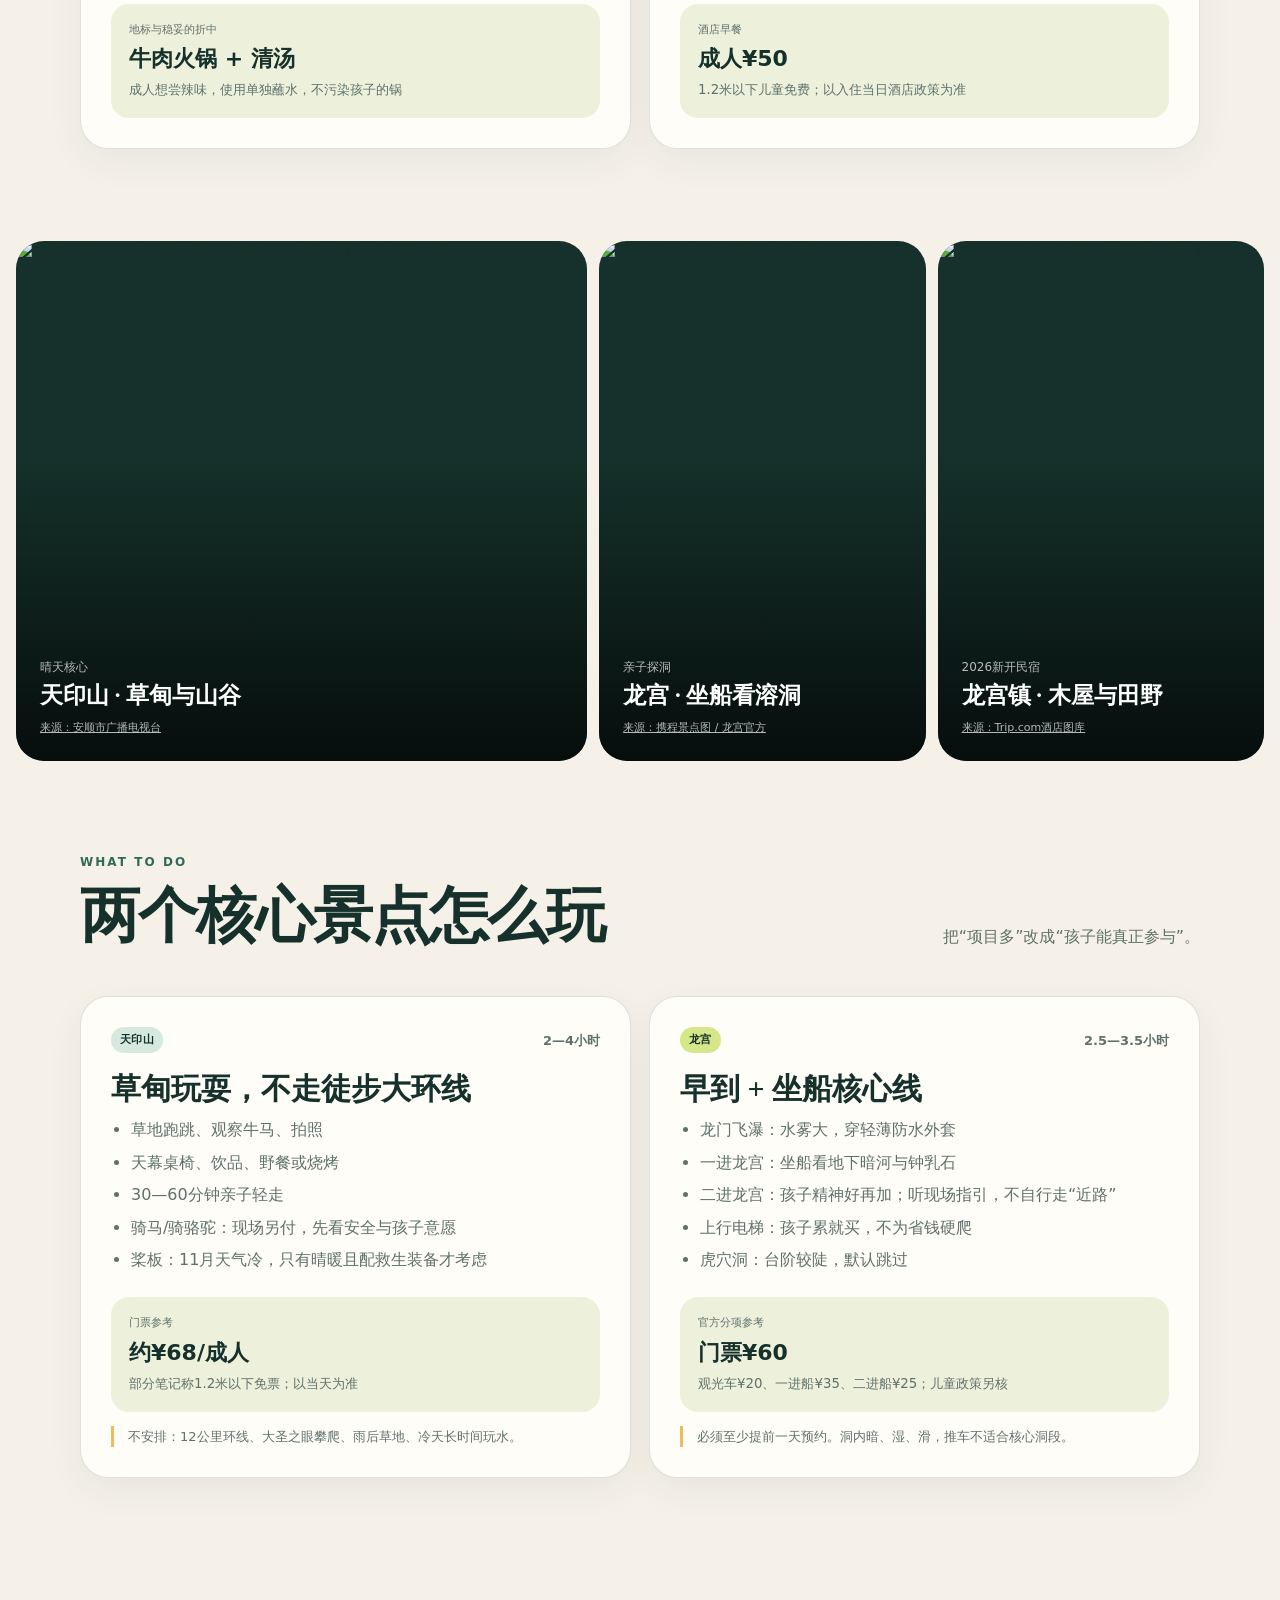
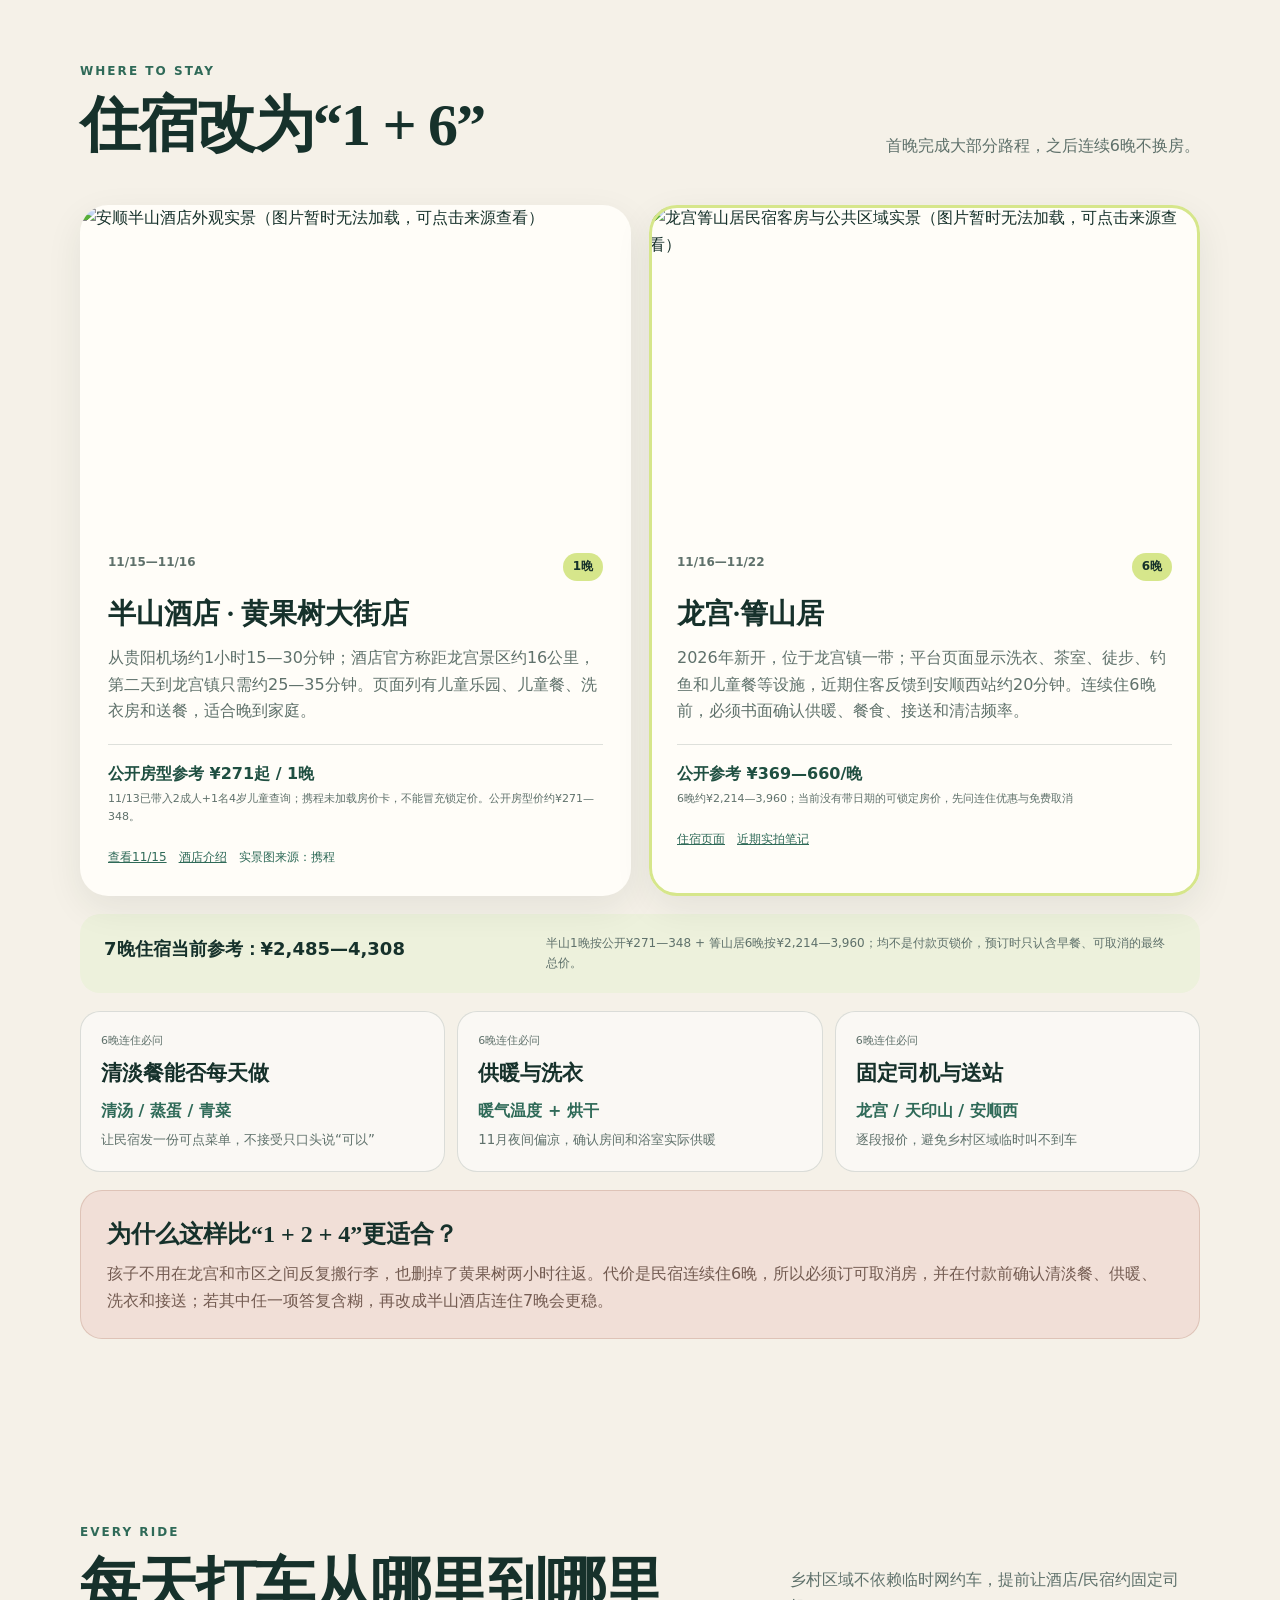
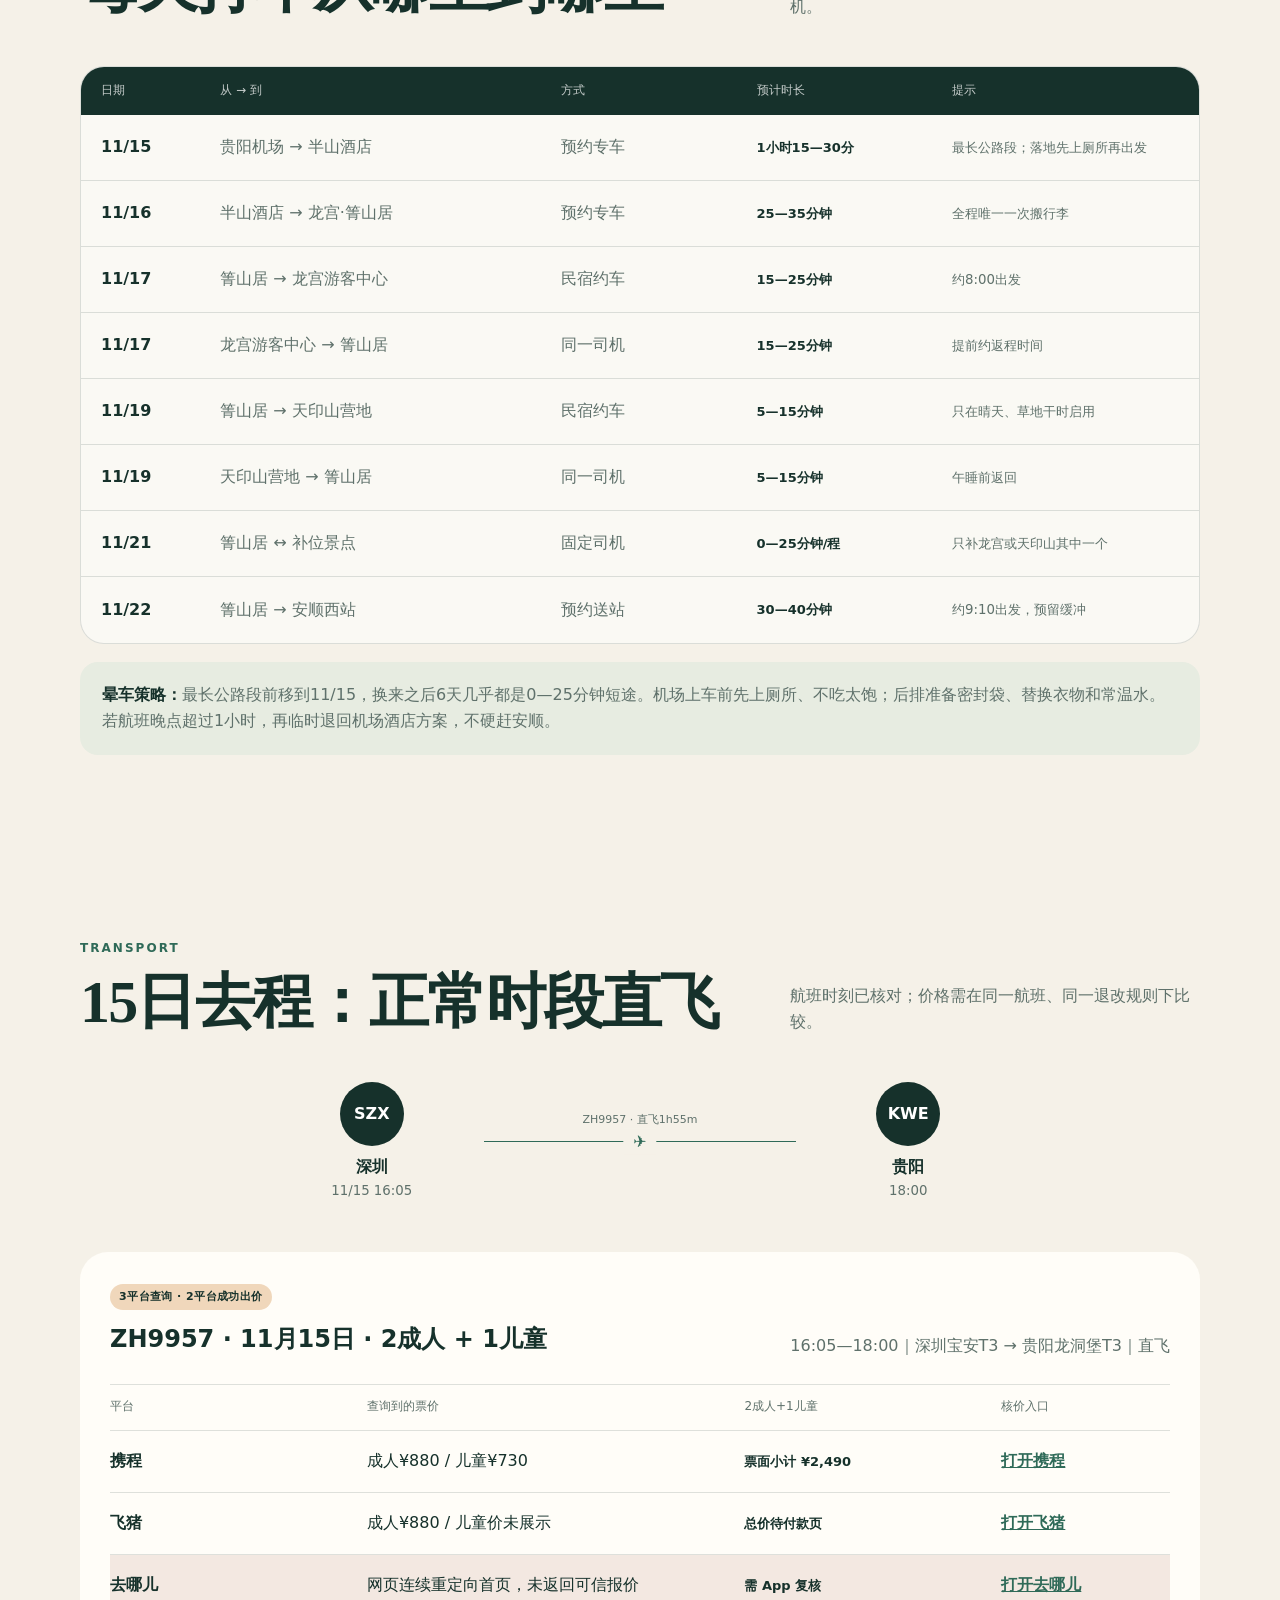
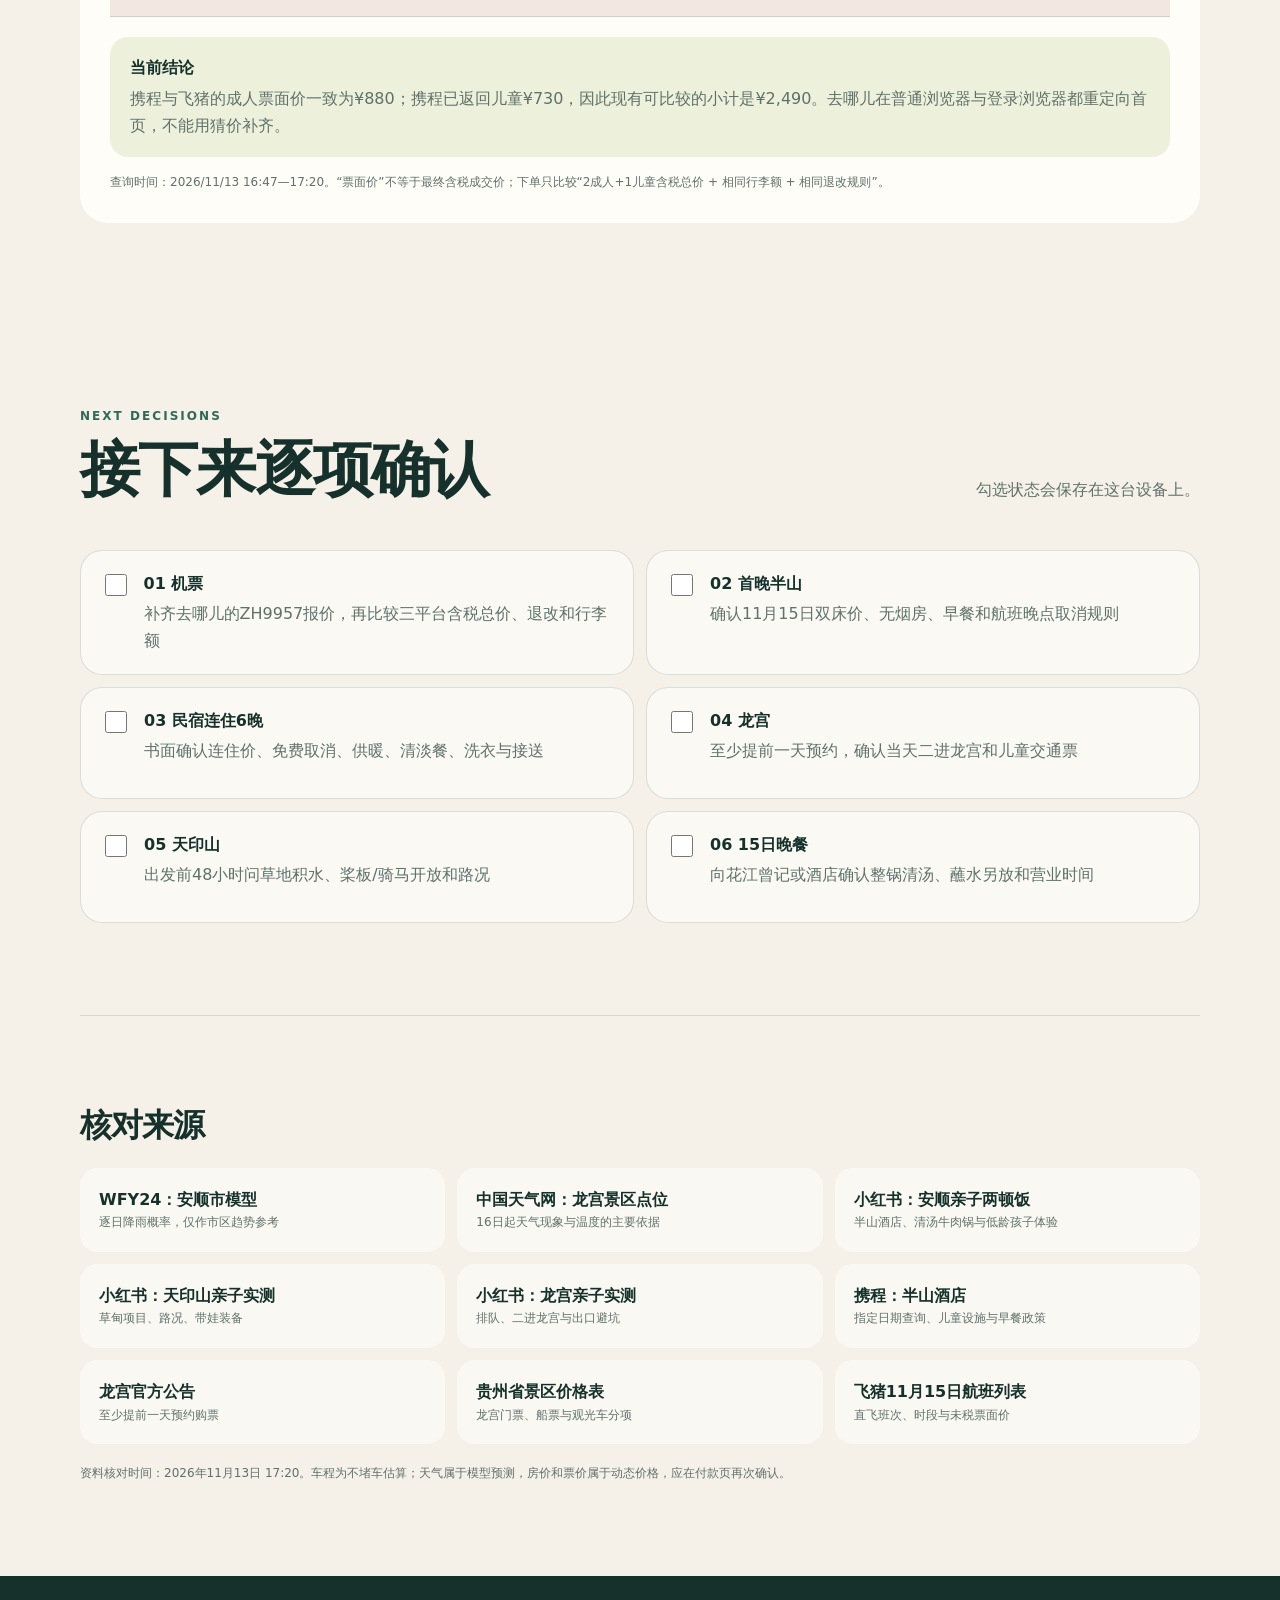
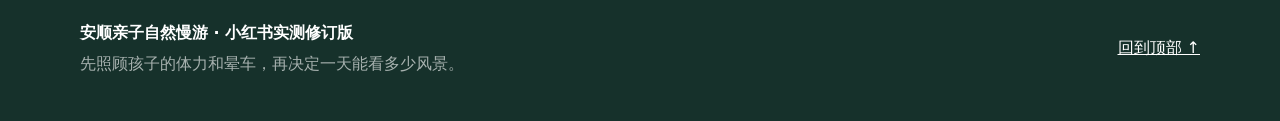
==== commit 70fdae0e: "Link Mangshi Plan B from homepage" ====
--- a/index.html
+++ b/index.html
@@ -1,5 +1,6 @@
 <!doctype html>
-<html lang="zh-CN"><head>
+<html lang="zh-CN">
+<head>
   <meta charset="utf-8">
   <meta name="viewport" content="width=device-width, initial-scale=1">
   <meta name="description" content="2026年11月15日至22日，深圳出发，2位成人和4岁半孩子的安顺7晚8天亲子自然慢游计划。">
@@ -23,7 +24,7 @@
         <p class="eyebrow">2026 · 11.15—11.22 · 小红书实测修订版</p>
         <h1>不赶景点，<br>去山野里认真玩。</h1>
         <p class="lead">2位成人 + 1位4岁半女孩｜深圳出发｜15日先住安顺半山｜16日起龙宫镇连住6晚｜全程只换一次酒店</p>
-        <div class="hero-actions"><a class="button primary" href="#route">查看8天安排</a><button class="button ghost" id="printPlan" type="button">打印 / 保存 PDF</button></div>
+        <div class="hero-actions"><a class="button primary" href="#route">查看8天安排</a><a class="button ghost" href="mangshi.html">天气备选：芒市 Plan B</a><button class="button ghost" id="printPlan" type="button">打印 / 保存 PDF</button></div>
       </div>
       <p class="photo-credit">实景图：天印山草甸 · 来源安顺市广播电视台</p>
     </div>
@@ -158,6 +159,5 @@
   </main>
   <footer><div><strong>安顺亲子自然慢游 · 小红书实测修订版</strong><p>先照顾孩子的体力和晕车，再决定一天能看多少风景。</p></div><a href="#top">回到顶部 ↑</a></footer>
   <script src="app.js"></script>
-
-
-</body><div id="codex-agent-overlay-root" data-codex-agent-overlay-root="true"></div></html>
+</body>
+</html>
--- a/styles.css
+++ b/styles.css
@@ -0,0 +1,355 @@
+:root {
+  --ink: #16312b;
+  --muted: #5f716b;
+  --paper: #f5f1e8;
+  --cream: #fffdf8;
+  --moss: #2f6a58;
+  --moss-dark: #1f4f41;
+  --lime: #d6e68b;
+  --sun: #efbc5b;
+  --rain: #dfeaf0;
+  --line: rgba(22, 49, 43, .14);
+  --shadow: 0 22px 70px rgba(22, 49, 43, .10);
+}
+
+* { box-sizing: border-box; }
+html { scroll-behavior: smooth; }
+body {
+  margin: 0;
+  color: var(--ink);
+  background: var(--paper);
+  font-family: "PingFang SC", "Hiragino Sans GB", "Microsoft YaHei", system-ui, sans-serif;
+  line-height: 1.65;
+}
+a { color: inherit; }
+button, input { font: inherit; }
+img { display: block; width: 100%; }
+
+.nav {
+  width: min(1180px, calc(100% - 40px));
+  height: 78px;
+  margin: 0 auto;
+  display: flex;
+  align-items: center;
+  justify-content: space-between;
+}
+.brand { text-decoration: none; font-weight: 800; letter-spacing: .04em; }
+.brand span { display: inline-grid; place-items: center; width: 34px; height: 34px; margin-right: 8px; border-radius: 50%; background: var(--ink); color: white; }
+.nav-links { display: flex; gap: 26px; }
+.nav-links a { text-decoration: none; color: var(--muted); font-size: 14px; }
+
+.hero-photo {
+  width: min(1440px, calc(100% - 32px));
+  height: min(72vh, 760px);
+  min-height: 580px;
+  margin: 0 auto;
+  border-radius: 34px;
+  overflow: hidden;
+  position: relative;
+  background: var(--moss-dark);
+  box-shadow: var(--shadow);
+}
+.hero-photo > img { width: 100%; height: 100%; object-fit: cover; }
+.hero-shade { position: absolute; inset: 0; background: linear-gradient(90deg, rgba(8,33,28,.78) 0%, rgba(8,33,28,.48) 44%, rgba(8,33,28,.06) 80%), linear-gradient(0deg, rgba(8,33,28,.42), transparent 48%); }
+.hero-copy { position: absolute; z-index: 2; left: clamp(28px, 7vw, 104px); top: 50%; transform: translateY(-48%); width: min(720px, calc(100% - 56px)); color: white; }
+.eyebrow, .section-kicker { margin: 0 0 10px; text-transform: uppercase; letter-spacing: .17em; font-weight: 800; font-size: 12px; }
+.hero h1 { margin: 0; font-family: "Songti SC", "STSong", serif; font-size: clamp(44px, 6.6vw, 92px); line-height: 1.06; letter-spacing: -.04em; font-weight: 700; }
+.lead { max-width: 650px; margin: 24px 0 0; font-size: 17px; color: rgba(255,255,255,.88); }
+.hero-actions { display: flex; gap: 12px; margin-top: 30px; }
+.button { min-height: 48px; padding: 0 20px; border-radius: 999px; border: 1px solid rgba(255,255,255,.44); cursor: pointer; text-decoration: none; display: inline-flex; align-items: center; justify-content: center; font-weight: 750; }
+.button.primary { background: var(--lime); color: var(--ink); border-color: var(--lime); }
+.button.ghost { background: rgba(255,255,255,.08); color: white; backdrop-filter: blur(10px); }
+.photo-credit { position: absolute; right: 22px; bottom: 13px; margin: 0; z-index: 2; color: rgba(255,255,255,.7); font-size: 11px; }
+
+.section { width: min(1120px, calc(100% - 40px)); margin: 0 auto; padding: 92px 0; }
+.intro { display: grid; grid-template-columns: .8fr 1.2fr; gap: 80px; padding-bottom: 44px; }
+.section-kicker { color: var(--moss); }
+h2 { margin: 0; font-family: "Songti SC", "STSong", serif; font-size: clamp(34px, 5vw, 60px); line-height: 1.12; letter-spacing: -.03em; }
+.intro-copy { margin: 2px 0 0; color: var(--muted); font-size: 18px; }
+.status-row { grid-column: 1 / -1; display: flex; flex-wrap: wrap; gap: 10px; }
+.status { padding: 7px 13px; border-radius: 999px; font-size: 13px; font-weight: 800; }
+.confirmed { background: var(--ink); color: white; }
+.proposed { background: var(--lime); }
+.pending { background: #eadfd5; }
+
+.quick-grid { padding: 18px 0 64px; display: grid; grid-template-columns: repeat(4, 1fr); gap: 12px; }
+.quick-grid article { min-height: 150px; padding: 24px; background: rgba(255,255,255,.58); border: 1px solid var(--line); border-radius: 24px; }
+.big { display: block; font-family: "Songti SC", serif; font-size: 32px; font-weight: 800; }
+.quick-grid p { margin: 18px 0 0; color: var(--muted); font-size: 14px; }
+
+.weather-note { margin-top: 28px; padding: 38px 42px; border-radius: 28px; background: var(--rain); display: grid; grid-template-columns: auto 1fr auto; gap: 24px; align-items: center; }
+.weather-icon { width: 62px; height: 62px; border-radius: 50%; display: grid; place-items: center; color: white; background: #708a98; font-size: 30px; }
+.weather-note h2 { font-size: clamp(26px, 3vw, 38px); }
+.weather-note p { margin: 8px 0 0; color: #526772; }
+.switch { display: flex; padding: 4px; border-radius: 999px; background: rgba(255,255,255,.58); }
+.switch button { border: 0; background: transparent; padding: 10px 16px; border-radius: 999px; color: var(--muted); cursor: pointer; white-space: nowrap; }
+.switch button.active { background: var(--ink); color: white; }
+
+.forecast { padding-top: 54px; }
+.forecast-grid { display: grid; grid-template-columns: repeat(4, 1fr); gap: 12px; }
+.forecast-day { min-height: 210px; padding: 22px; border: 1px solid var(--line); border-radius: 24px; background: rgba(255,255,255,.58); display: flex; flex-direction: column; }
+.forecast-day > div { display: flex; justify-content: space-between; gap: 12px; align-items: baseline; }
+.forecast-day > div strong { font-family: "Songti SC", serif; font-size: 30px; }
+.forecast-day > div span { color: var(--muted); font-size: 11px; }
+.forecast-day > b { margin-top: 22px; font-size: 18px; }
+.forecast-day > p { display: flex; justify-content: space-between; gap: 10px; margin: 8px 0 0; }
+.forecast-day > p span { color: var(--muted); }
+.forecast-day > p em { padding: 3px 8px; border-radius: 999px; background: #dce8ef; color: #3c5e70; font-style: normal; font-size: 12px; font-weight: 800; }
+.forecast-day > small { margin-top: auto; padding-top: 22px; color: var(--muted); border-top: 1px solid var(--line); }
+.forecast-day.cold { background: #e8edf0; }
+.forecast-verdict { margin-top: 16px; padding: 24px 26px; border-radius: 22px; background: var(--ink); color: white; }
+.forecast-verdict strong { font-family: "Songti SC", serif; font-size: 24px; }
+.forecast-verdict p { margin: 8px 0 14px; color: rgba(255,255,255,.72); }
+.forecast-verdict a { display: inline-block; margin-right: 16px; color: var(--lime); font-size: 12px; font-weight: 800; }
+
+.section-head { display: flex; justify-content: space-between; gap: 32px; align-items: end; margin-bottom: 46px; }
+.section-head > p { max-width: 410px; margin: 0; color: var(--muted); }
+.timeline { display: grid; gap: 12px; }
+.day-card { display: grid; grid-template-columns: 120px 1fr 140px; gap: 22px; padding: 28px; border-radius: 26px; background: rgba(255,255,255,.62); border: 1px solid var(--line); transition: transform .2s ease, background .2s ease; }
+.day-card:hover { transform: translateY(-2px); background: white; }
+.day-card.feature { background: var(--ink); color: white; }
+.day-date { display: flex; gap: 10px; align-items: flex-start; }
+.day-date strong { font-family: "Songti SC", serif; font-size: 52px; line-height: .9; }
+.day-date span { color: var(--muted); font-size: 12px; line-height: 1.4; }
+.feature .day-date span, .feature .day-main > p, .feature .day-main li, .feature .day-effort span { color: rgba(255,255,255,.68); }
+.day-heading { display: flex; align-items: center; gap: 12px; flex-wrap: wrap; }
+.day-heading h3 { margin: 0; font-size: 21px; }
+.weather-chip { padding: 5px 9px; border-radius: 999px; background: #dce8ef; color: #3c5e70; font-size: 11px; font-weight: 800; }
+.feature .weather-chip { background: rgba(255,255,255,.14); color: white; }
+.tag { display: inline-flex; padding: 4px 9px; border-radius: 999px; background: #e4e8df; color: var(--ink); font-size: 11px; font-weight: 800; letter-spacing: .04em; }
+.tag.key { background: var(--lime); }
+.tag.nature { background: #d5e9df; }
+.tag.travel { background: #dfe6ed; }
+.tag.easy { background: #eee2c8; }
+.tag.choice { background: #eadfd5; }
+.tag.pending-tag { background: #f0d7bb; }
+.day-main > p { margin: 12px 0; color: var(--muted); }
+.day-main ul { margin: 0; padding-left: 18px; color: var(--muted); font-size: 14px; }
+.day-effort { display: grid; align-content: center; gap: 3px; border-left: 1px solid var(--line); padding-left: 20px; }
+.feature .day-effort { border-color: rgba(255,255,255,.16); }
+.day-effort span { color: var(--muted); font-size: 11px; }
+.day-effort strong { margin-bottom: 8px; font-size: 14px; }
+.plan.rain { display: none; }
+body.rain-mode .plan.dry { display: none; }
+body.rain-mode .plan.rain { display: block; }
+
+.photo-story { width: min(1440px, calc(100% - 32px)); margin: 0 auto; display: grid; grid-template-columns: 1.4fr .8fr .8fr; gap: 12px; }
+.photo-card { margin: 0; height: 520px; position: relative; overflow: hidden; border-radius: 28px; background: var(--ink); }
+.photo-card img { width: 100%; height: 100%; object-fit: cover; transition: transform .6s ease; }
+.photo-card:hover img { transform: scale(1.025); }
+.photo-card:after { content: ""; position: absolute; inset: 40% 0 0; background: linear-gradient(transparent, rgba(0,0,0,.72)); }
+.photo-card figcaption { position: absolute; z-index: 2; left: 24px; right: 24px; bottom: 22px; color: white; }
+.photo-card figcaption span, .photo-card figcaption strong { display: block; }
+.photo-card figcaption span { opacity: .7; font-size: 12px; }
+.photo-card figcaption strong { margin-top: 4px; font-family: "Songti SC", serif; font-size: 23px; line-height: 1.25; }
+.photo-card figcaption a { margin-top: 8px; display: inline-block; color: rgba(255,255,255,.7); font-size: 11px; }
+
+.stay-grid { display: grid; grid-template-columns: 1fr 1fr; gap: 18px; }
+.hotel-card { overflow: hidden; background: var(--cream); border-radius: 28px; box-shadow: 0 12px 36px rgba(22,49,43,.08); }
+.hotel-card > img, .placeholder-art { height: 320px; object-fit: cover; }
+.hotel-copy { padding: 28px; }
+.hotel-top { display: flex; justify-content: space-between; color: var(--muted); font-size: 12px; font-weight: 800; }
+.night { background: var(--lime); color: var(--ink); padding: 4px 10px; border-radius: 999px; }
+.hotel-card h3 { margin: 10px 0 8px; font-family: "Songti SC", serif; font-size: 28px; }
+.hotel-card p { margin: 0; color: var(--muted); }
+.hotel-links { margin-top: 22px; display: flex; gap: 12px; flex-wrap: wrap; font-size: 12px; color: var(--moss); }
+.placeholder-art { display: grid; place-content: center; text-align: center; color: white; background: radial-gradient(circle at 70% 20%, #d6e68b 0 9%, transparent 10%), linear-gradient(145deg, #264d43, #789b86); }
+.placeholder-art span { letter-spacing: .25em; font-size: 12px; }
+.placeholder-art strong { font-family: "Songti SC", serif; font-size: 42px; }
+
+.route-strip { display: grid; grid-template-columns: 1fr 1.2fr 1fr 1.2fr 1fr; align-items: center; margin: 30px 0 50px; }
+.route-point { text-align: center; }
+.route-point span { display: grid; place-items: center; width: 64px; height: 64px; margin: 0 auto 8px; border-radius: 50%; background: var(--ink); color: white; font-weight: 900; }
+.route-point strong, .route-point small { display: block; }
+.route-point small { color: var(--muted); }
+.route-line { height: 1px; background: var(--moss); position: relative; }
+.route-line:after { content: "✈"; position: absolute; left: 50%; top: 50%; transform: translate(-50%,-50%); padding: 0 10px; background: var(--paper); color: var(--moss); }
+.route-line span { position: absolute; left: 50%; top: -30px; transform: translateX(-50%); white-space: nowrap; font-size: 11px; color: var(--muted); }
+.route-line.car:after { content: "●"; }
+
+.compare-card { padding: 30px; border-radius: 28px; background: var(--cream); }
+.compare-head { display: flex; justify-content: space-between; align-items: end; gap: 20px; margin-bottom: 24px; }
+.compare-head h3 { margin: 10px 0 0; font-size: 24px; }
+.compare-head p { margin: 0; color: var(--muted); }
+.compare-table { border-top: 1px solid var(--line); }
+.compare-row { display: grid; grid-template-columns: 1fr 1.5fr 1fr .7fr; gap: 16px; align-items: center; min-height: 62px; border-bottom: 1px solid var(--line); }
+.compare-row.header { min-height: 46px; color: var(--muted); font-size: 12px; }
+.compare-row input { width: 100%; border: 1px solid var(--line); border-radius: 10px; background: white; padding: 8px 10px; }
+.compare-row a { color: var(--moss); font-weight: 800; }
+.compare-row.unavailable { background: #f3e8e1; }
+.compare-row b { font-size: 13px; }
+.fine-print { color: var(--muted); font-size: 12px; margin: 16px 0 0; }
+
+.research-note {
+  display: grid;
+  grid-template-columns: .72fr 1.28fr;
+  gap: 60px;
+  align-items: start;
+}
+.research-grid { display: grid; gap: 12px; }
+.research-grid article {
+  padding: 22px 24px;
+  border: 1px solid var(--line);
+  border-radius: 22px;
+  background: rgba(255,255,255,.56);
+}
+.research-grid article.warning { background: #f4e3da; border-color: rgba(133,66,43,.18); }
+.research-grid strong { font-family: "Songti SC", serif; font-size: 23px; }
+.research-grid p { margin: 7px 0 0; color: var(--muted); }
+.research-note > .fine-print { grid-column: 2; margin-top: 0; }
+
+.play-grid { display: grid; grid-template-columns: 1fr 1fr; gap: 18px; }
+.play-card {
+  padding: 30px;
+  border-radius: 28px;
+  background: var(--cream);
+  border: 1px solid var(--line);
+  box-shadow: 0 12px 36px rgba(22,49,43,.06);
+}
+.play-top { display: flex; align-items: center; justify-content: space-between; color: var(--muted); font-size: 13px; }
+.play-card h3 { margin: 18px 0 10px; font-family: "Songti SC", serif; font-size: 30px; line-height: 1.2; }
+.activity-list { margin: 0; padding-left: 20px; color: var(--muted); }
+.activity-list li + li { margin-top: 6px; }
+.price-band { margin-top: 24px; padding: 17px 18px; border-radius: 18px; background: #edf1dc; }
+.price-band span, .price-band strong, .price-band small { display: block; }
+.price-band span { color: var(--muted); font-size: 11px; }
+.price-band strong { margin: 2px 0; font-size: 22px; }
+.price-band small { color: var(--muted); }
+.caution { margin: 14px 0 0; padding-left: 14px; border-left: 3px solid var(--sun); color: var(--muted); font-size: 13px; }
+
+.stay-grid.three { grid-template-columns: repeat(3, 1fr); }
+.stay-grid.three .hotel-card > img { height: 250px; }
+.recommended-hotel { outline: 3px solid var(--lime); outline-offset: -3px; }
+.hotel-price { margin-top: 20px; padding-top: 16px; border-top: 1px solid var(--line); }
+.hotel-price strong, .hotel-price span { display: block; }
+.hotel-price strong { color: var(--moss-dark); }
+.hotel-price span { margin-top: 2px; color: var(--muted); font-size: 11px; }
+.stay-total { display: flex; justify-content: space-between; gap: 24px; margin: 18px 0 0; padding: 20px 24px; border-radius: 20px; background: #edf1dc; }
+.stay-total strong { font-size: 18px; }
+.stay-total span { max-width: 630px; color: var(--muted); font-size: 12px; }
+.lodging-compare { display: grid; grid-template-columns: repeat(3,1fr); gap: 12px; margin-top: 18px; }
+.lodging-compare > div { padding: 20px; border-radius: 20px; background: rgba(255,255,255,.52); border: 1px solid var(--line); }
+.lodging-compare span, .lodging-compare strong, .lodging-compare em, .lodging-compare small { display: block; }
+.lodging-compare span { color: var(--muted); font-size: 11px; }
+.lodging-compare strong { margin-top: 5px; font-family: "Songti SC", serif; font-size: 21px; }
+.lodging-compare em { margin: 8px 0 4px; color: var(--moss); font-style: normal; font-weight: 850; }
+.lodging-compare small { color: var(--muted); }
+.avoid-card { margin-top: 18px; padding: 24px 26px; border-radius: 22px; background: #f1dfd7; border: 1px solid rgba(133,66,43,.18); }
+.avoid-card strong { font-family: "Songti SC", serif; font-size: 24px; }
+.avoid-card p { margin: 7px 0 0; color: #735b51; }
+
+.ride-table { overflow: hidden; border: 1px solid var(--line); border-radius: 24px; background: rgba(255,255,255,.54); }
+.ride-row { display: grid; grid-template-columns: .58fr 1.8fr 1fr 1fr 1.25fr; gap: 14px; align-items: center; min-height: 66px; padding: 10px 20px; border-bottom: 1px solid var(--line); }
+.ride-row:last-child { border-bottom: 0; }
+.ride-row.header { min-height: 48px; background: var(--ink); color: white; font-size: 12px; }
+.ride-row span, .ride-row small { color: var(--muted); }
+.ride-row.header span { color: rgba(255,255,255,.75); }
+.ride-row b { font-size: 13px; }
+.carsick-note { margin: 18px 0 0; padding: 20px 22px; border-radius: 18px; background: #e7ece1; color: var(--muted); }
+.carsick-note strong { color: var(--ink); }
+
+.route-strip.compact-route { grid-template-columns: 1fr 1.4fr 1fr; width: min(760px,100%); margin-left: auto; margin-right: auto; }
+.fare-proof { margin-top: 20px; padding: 18px 20px; border-radius: 18px; background: #edf1dc; }
+.fare-proof strong { display: block; }
+.fare-proof p { margin: 5px 0 0; color: var(--muted); }
+
+.checklist { display: grid; grid-template-columns: 1fr 1fr; gap: 12px; }
+.checklist label { min-height: 112px; padding: 20px; border-radius: 22px; border: 1px solid var(--line); background: rgba(255,255,255,.54); display: flex; gap: 14px; align-items: flex-start; cursor: pointer; }
+.checklist input { width: 22px; height: 22px; accent-color: var(--moss); }
+.checklist span { color: var(--muted); }
+.checklist strong { display: block; color: var(--ink); margin-bottom: 4px; }
+.checklist label:has(input:checked) { opacity: .58; }
+.checklist label:has(input:checked) span { text-decoration: line-through; }
+
+.sources { border-top: 1px solid var(--line); }
+.sources h2 { font-size: 32px; }
+.source-grid { display: grid; grid-template-columns: repeat(3, 1fr); gap: 12px; margin-top: 24px; }
+.source-grid a { padding: 18px; border-radius: 18px; background: rgba(255,255,255,.5); text-decoration: none; border: 1px solid transparent; }
+.source-grid a:hover { border-color: var(--moss); }
+.source-grid strong, .source-grid span { display: block; }
+.source-grid span { color: var(--muted); font-size: 12px; }
+.updated { color: var(--muted); font-size: 12px; margin: 20px 0 0; }
+
+footer { padding: 44px max(20px, calc((100% - 1120px)/2)); background: var(--ink); color: white; display: flex; justify-content: space-between; gap: 20px; align-items: center; }
+footer p { margin: 4px 0 0; color: rgba(255,255,255,.62); }
+
+@media (max-width: 860px) {
+  .nav-links { display: none; }
+  .hero-photo { min-height: 660px; border-radius: 24px; }
+  .hero-shade { background: linear-gradient(0deg, rgba(8,33,28,.85), rgba(8,33,28,.1)); }
+  .hero-copy { top: auto; bottom: 56px; transform: none; }
+  .hero h1 { font-size: 48px; }
+  .intro { grid-template-columns: 1fr; gap: 24px; }
+  .quick-grid { grid-template-columns: 1fr 1fr; }
+  .weather-note { grid-template-columns: auto 1fr; }
+  .switch { grid-column: 1 / -1; justify-self: start; }
+  .forecast-grid { grid-template-columns: 1fr 1fr; }
+  .section-head { display: block; }
+  .section-head > p { margin-top: 14px; }
+  .day-card { grid-template-columns: 92px 1fr; }
+  .day-effort { grid-column: 2; grid-template-columns: auto 1fr auto 1fr; border-left: 0; border-top: 1px solid var(--line); padding: 14px 0 0; align-items: center; }
+  .day-effort strong { margin: 0; }
+  .photo-story { grid-template-columns: 1fr 1fr; }
+  .photo-card.large { grid-column: 1 / -1; }
+  .photo-card { height: 420px; }
+  .stay-grid { grid-template-columns: 1fr; }
+  .stay-grid.three { grid-template-columns: 1fr; }
+  .research-note { grid-template-columns: 1fr; gap: 24px; }
+  .research-note > .fine-print { grid-column: 1; }
+  .play-grid { grid-template-columns: 1fr; }
+  .lodging-compare { grid-template-columns: 1fr; }
+  .stay-total { display: block; }
+  .stay-total span { display: block; margin-top: 6px; }
+  .ride-row { grid-template-columns: .7fr 1.7fr 1fr 1fr; }
+  .ride-row > :last-child { grid-column: 2 / -1; }
+  .ride-row.header > :last-child { display: none; }
+  .source-grid { grid-template-columns: 1fr 1fr; }
+}
+
+@media (max-width: 600px) {
+  .nav { width: calc(100% - 28px); }
+  .hero-photo { width: calc(100% - 16px); min-height: 650px; }
+  .hero h1 { font-size: 42px; }
+  .hero-actions { align-items: stretch; flex-direction: column; width: min(100%, 260px); }
+  .section { width: calc(100% - 28px); padding: 64px 0; }
+  .quick-grid { grid-template-columns: 1fr; padding-top: 0; }
+  .weather-note { width: calc(100% - 28px); padding: 26px; grid-template-columns: 1fr; }
+  .weather-icon { display: none; }
+  .forecast-grid { grid-template-columns: 1fr; }
+  .forecast-day { min-height: 188px; }
+  .day-card { grid-template-columns: 1fr; padding: 22px; }
+  .day-date { border-bottom: 1px solid var(--line); padding-bottom: 14px; }
+  .day-effort { grid-column: 1; }
+  .photo-story { width: calc(100% - 16px); grid-template-columns: 1fr; }
+  .photo-card.large { grid-column: auto; }
+  .photo-card { height: 400px; }
+  .route-strip { grid-template-columns: 1fr; gap: 8px; }
+  .route-strip.compact-route { grid-template-columns: 1fr; }
+  .route-line { width: 1px; height: 50px; margin: 0 auto; }
+  .route-line:after { left: 50%; top: 50%; padding: 7px 0; }
+  .route-line span { left: calc(50% + 18px); top: 50%; transform: translateY(-50%); }
+  .compare-head { display: block; }
+  .compare-head p { margin-top: 10px; }
+  .compare-row { grid-template-columns: 1fr 1fr; padding: 12px 0; gap: 8px; }
+  .compare-row.header { display: none; }
+  .checklist { grid-template-columns: 1fr; }
+  .ride-table { border-radius: 18px; }
+  .ride-row { display: block; padding: 17px 18px; }
+  .ride-row > * { display: block; }
+  .ride-row > * + * { margin-top: 4px; }
+  .ride-row.header { display: none; }
+  .ride-row small { margin-top: 8px; }
+  .source-grid { grid-template-columns: 1fr; }
+  footer { display: block; }
+  footer > a { display: inline-block; margin-top: 20px; }
+}
+
+@media print {
+  body { background: white; }
+  .nav, .hero-actions, .switch, .photo-story, footer { display: none !important; }
+  .hero-photo { height: 280px; min-height: 0; width: 100%; border-radius: 0; box-shadow: none; }
+  .hero-copy { top: 50%; bottom: auto; transform: translateY(-50%); }
+  .hero h1 { font-size: 38px; }
+  .section { padding: 28px 0; }
+  .day-card, .hotel-card, .compare-card { break-inside: avoid; box-shadow: none; }
+}
